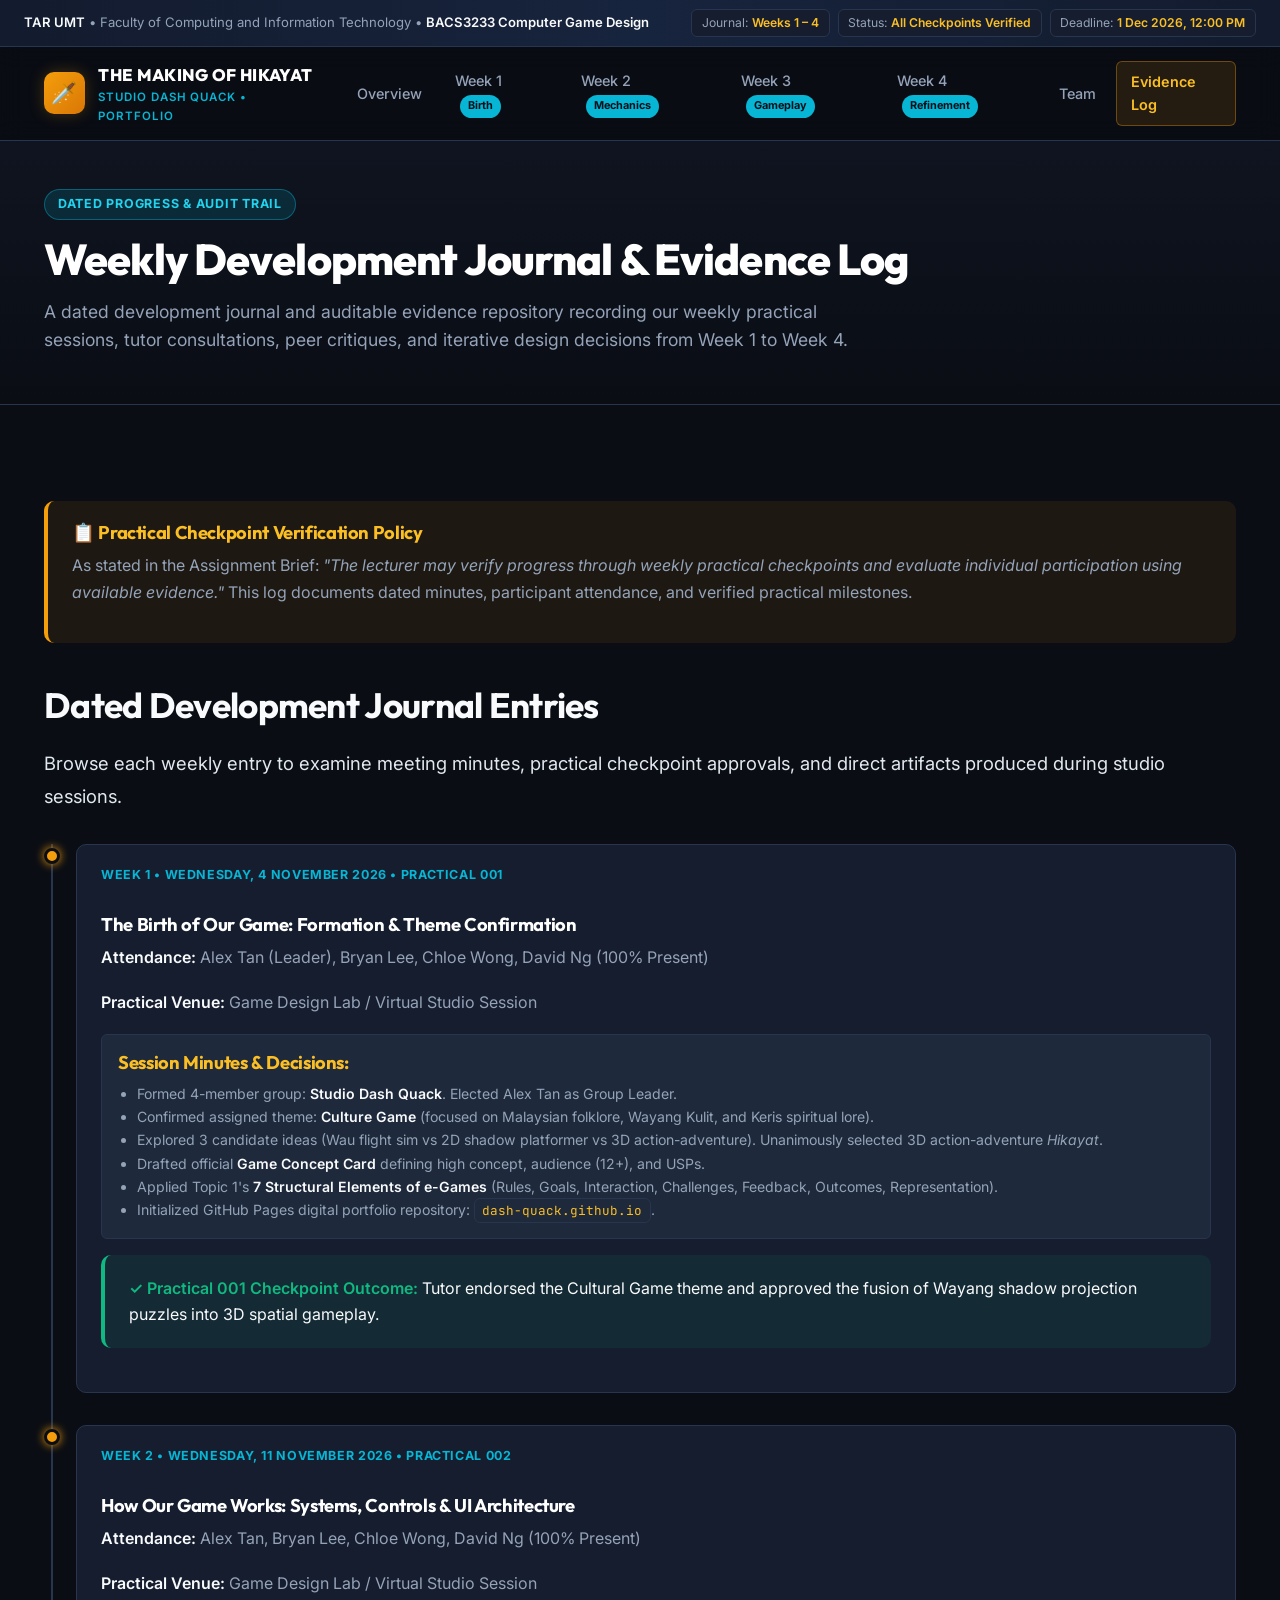
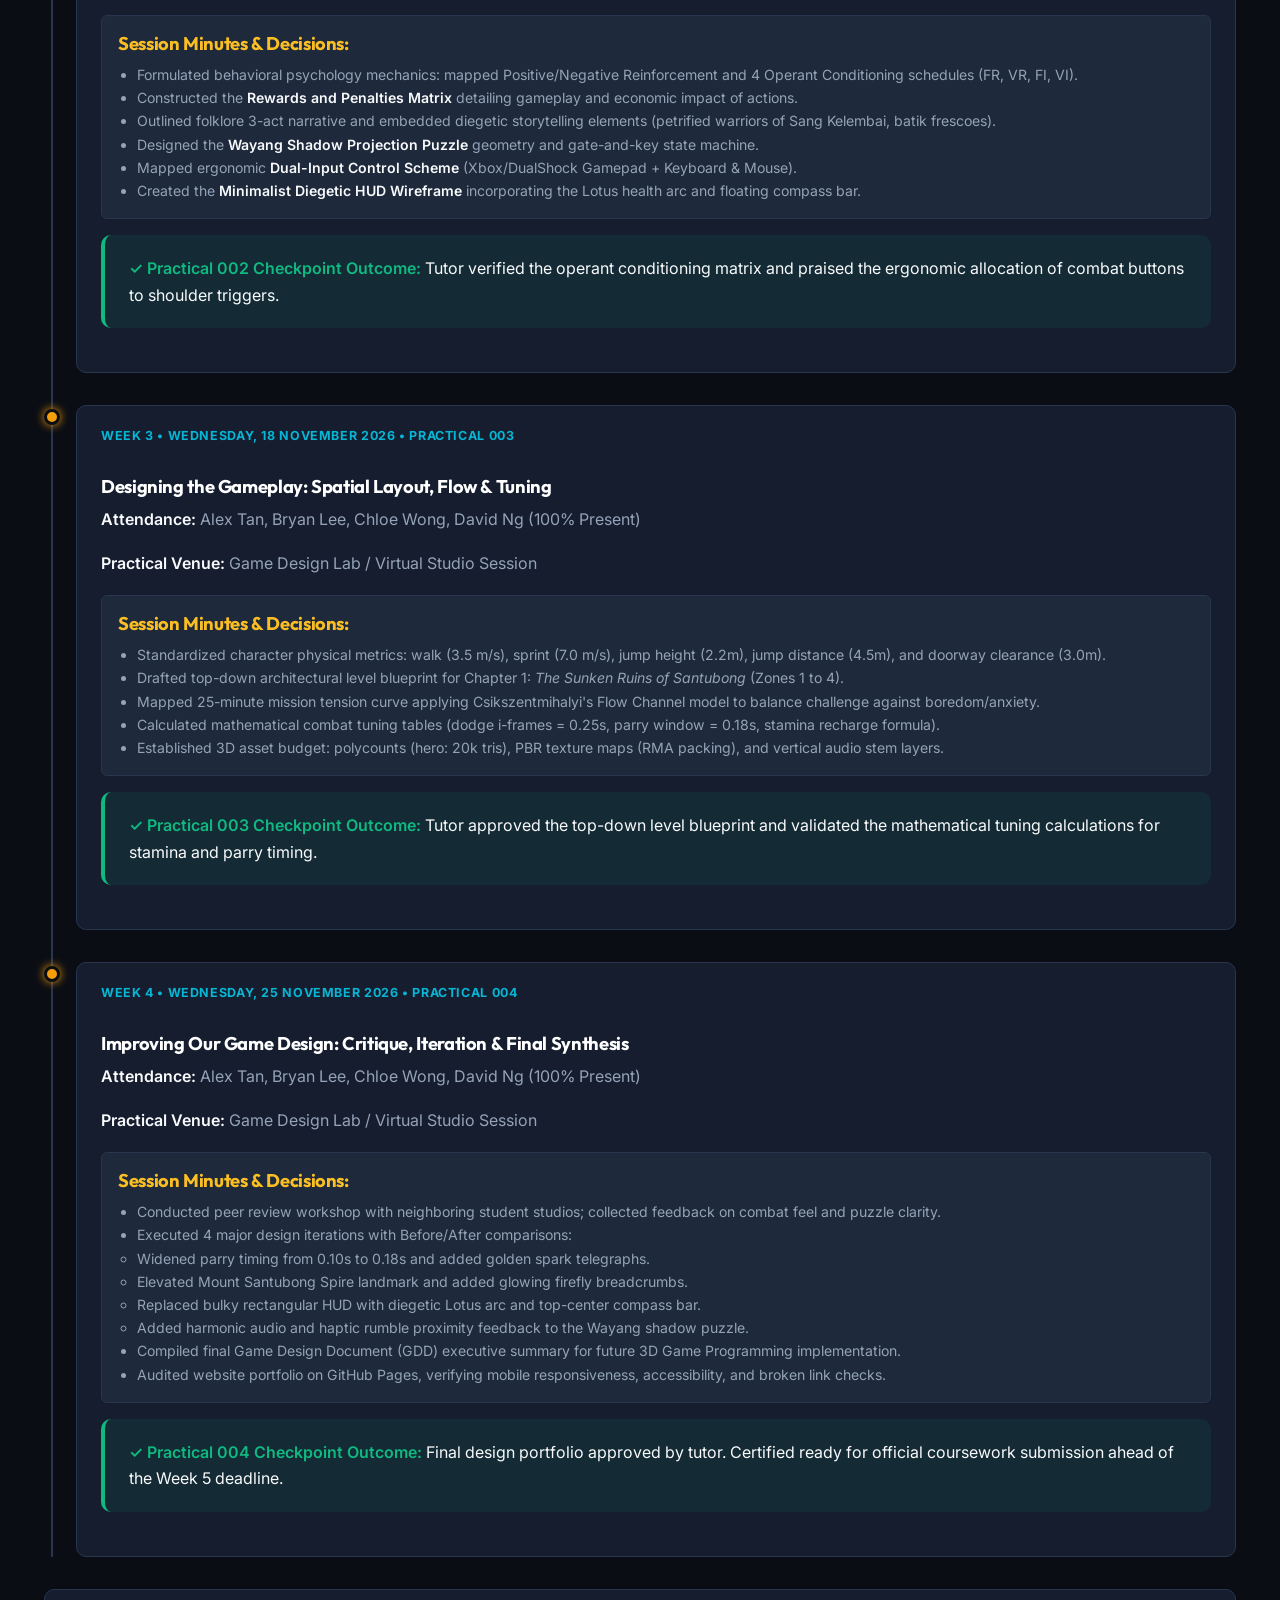
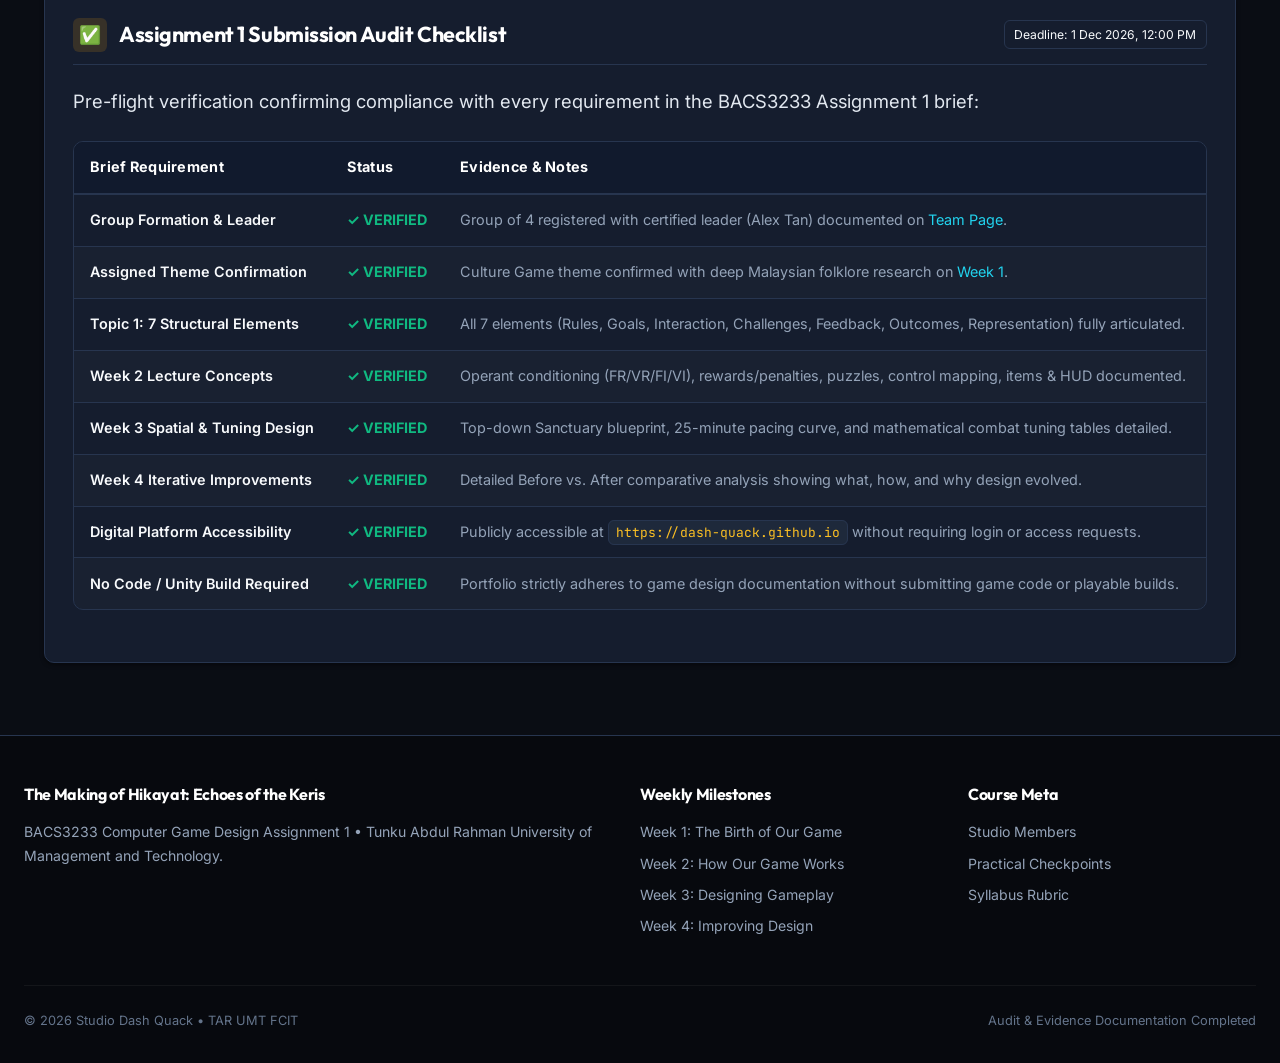
==== evidence.html @ 0a53872a "Create complete BACS3233 Game Design digital portfolio website for GitHub Pages" ====
<!DOCTYPE html>
<html lang="en">
<head>
  <meta charset="UTF-8">
  <meta name="viewport" content="width=device-width, initial-scale=1.0">
  <title>Weekly Development Journal &amp; Evidence Log | Studio Dash Quack</title>
  <meta name="description" content="Dated weekly development journal, practical checkpoint evidence, meeting minutes, and milestone records for BACS3233 Computer Game Design Assignment 1.">
  <link rel="preconnect" href="https://fonts.googleapis.com">
  <link rel="preconnect" href="https://fonts.gstatic.com" crossorigin>
  <link href="https://fonts.googleapis.com/css2?family=Inter:wght@400;500;600;700&family=Outfit:wght@500;600;700;800;900&family=JetBrains+Mono:wght@500&display=swap" rel="stylesheet">
  <link rel="stylesheet" href="css/style.css">
</head>
<body>

  <!-- Academic Rubric Banner -->
  <aside class="academic-banner" aria-label="Course Academic Information">
    <div class="academic-banner-inner">
      <div>
        <strong>TAR UMT</strong> • Faculty of Computing and Information Technology • <strong>BACS3233 Computer Game Design</strong>
      </div>
      <div class="academic-pills">
        <span class="academic-pill">Journal: <strong>Weeks 1 – 4</strong></span>
        <span class="academic-pill">Status: <strong>All Checkpoints Verified</strong></span>
        <span class="academic-pill">Deadline: <strong>1 Dec 2026, 12:00 PM</strong></span>
      </div>
    </div>
  </aside>

  <!-- Sticky Main Navigation -->
  <header class="navbar">
    <div class="nav-container">
      <a href="index.html" class="brand-link">
        <div class="brand-logo-icon">🗡️</div>
        <div class="brand-text">
          <span class="brand-title">THE MAKING OF HIKAYAT</span>
          <span class="brand-subtitle">Studio Dash Quack • Portfolio</span>
        </div>
      </a>

      <button class="nav-toggle" aria-label="Toggle navigation menu" aria-expanded="false">&#9776;</button>

      <nav>
        <ul class="nav-menu">
          <li class="nav-item"><a href="index.html" class="nav-link">Overview</a></li>
          <li class="nav-item"><a href="week1.html" class="nav-link">Week 1 <span class="nav-badge-pill">Birth</span></a></li>
          <li class="nav-item"><a href="week2.html" class="nav-link">Week 2 <span class="nav-badge-pill">Mechanics</span></a></li>
          <li class="nav-item"><a href="week3.html" class="nav-link">Week 3 <span class="nav-badge-pill">Gameplay</span></a></li>
          <li class="nav-item"><a href="week4.html" class="nav-link">Week 4 <span class="nav-badge-pill">Refinement</span></a></li>
          <li class="nav-item"><a href="team.html" class="nav-link">Team</a></li>
          <li class="nav-item"><a href="evidence.html" class="nav-link active">Evidence Log</a></li>
        </ul>
      </nav>
    </div>
  </header>

  <main class="main-content">
    <!-- Page Header -->
    <section class="page-header">
      <div class="page-header-inner">
        <span class="page-week-indicator">Dated Progress &amp; Audit Trail</span>
        <h1 class="page-title">Weekly Development Journal &amp; Evidence Log</h1>
        <p class="page-description">
          A dated development journal and auditable evidence repository recording our weekly practical sessions, tutor consultations, peer critiques, and iterative design decisions from Week 1 to Week 4.
        </p>
      </div>
    </section>

    <div class="container">

      <!-- Informational Callout -->
      <div class="callout callout-gold">
        <h4>📋 Practical Checkpoint Verification Policy</h4>
        <p>
          As stated in the Assignment Brief: <em>"The lecturer may verify progress through weekly practical checkpoints and evaluate individual participation using available evidence."</em> This log documents dated minutes, participant attendance, and verified practical milestones.
        </p>
      </div>

      <!-- Timeline Journal -->
      <h2>Dated Development Journal Entries</h2>
      <p class="lead">
        Browse each weekly entry to examine meeting minutes, practical checkpoint approvals, and direct artifacts produced during studio sessions.
      </p>

      <div class="timeline">

        <!-- Entry 1: Week 1 -->
        <div class="timeline-item">
          <div class="timeline-marker"></div>
          <div class="timeline-content">
            <div class="timeline-date">Week 1 • Wednesday, 4 November 2026 • Practical 001</div>
            <h3 class="timeline-title">The Birth of Our Game: Formation &amp; Theme Confirmation</h3>
            
            <p><strong>Attendance:</strong> Alex Tan (Leader), Bryan Lee, Chloe Wong, David Ng (100% Present)</p>
            <p><strong>Practical Venue:</strong> Game Design Lab / Virtual Studio Session</p>

            <div style="background: var(--bg-subtle); padding: 1rem; border-radius: var(--radius-sm); margin: 1rem 0; border: 1px solid var(--border-color);">
              <h4 style="color: var(--accent-gold-light); margin-top: 0;">Session Minutes &amp; Decisions:</h4>
              <ul style="font-size: 0.88rem; padding-left: 1.2rem; color: var(--text-secondary);">
                <li>Formed 4-member group: <strong>Studio Dash Quack</strong>. Elected Alex Tan as Group Leader.</li>
                <li>Confirmed assigned theme: <strong>Culture Game</strong> (focused on Malaysian folklore, Wayang Kulit, and Keris spiritual lore).</li>
                <li>Explored 3 candidate ideas (Wau flight sim vs 2D shadow platformer vs 3D action-adventure). Unanimously selected 3D action-adventure <em>Hikayat</em>.</li>
                <li>Drafted official <strong>Game Concept Card</strong> defining high concept, audience (12+), and USPs.</li>
                <li>Applied Topic 1's <strong>7 Structural Elements of e-Games</strong> (Rules, Goals, Interaction, Challenges, Feedback, Outcomes, Representation).</li>
                <li>Initialized GitHub Pages digital portfolio repository: <code>dash-quack.github.io</code>.</li>
              </ul>
            </div>

            <div class="callout callout-success" style="margin-top: 0.75rem;">
              <strong style="color: var(--accent-emerald);">✓ Practical 001 Checkpoint Outcome:</strong>
              Tutor endorsed the Cultural Game theme and approved the fusion of Wayang shadow projection puzzles into 3D spatial gameplay.
            </div>
          </div>
        </div>

        <!-- Entry 2: Week 2 -->
        <div class="timeline-item">
          <div class="timeline-marker"></div>
          <div class="timeline-content">
            <div class="timeline-date">Week 2 • Wednesday, 11 November 2026 • Practical 002</div>
            <h3 class="timeline-title">How Our Game Works: Systems, Controls &amp; UI Architecture</h3>
            
            <p><strong>Attendance:</strong> Alex Tan, Bryan Lee, Chloe Wong, David Ng (100% Present)</p>
            <p><strong>Practical Venue:</strong> Game Design Lab / Virtual Studio Session</p>

            <div style="background: var(--bg-subtle); padding: 1rem; border-radius: var(--radius-sm); margin: 1rem 0; border: 1px solid var(--border-color);">
              <h4 style="color: var(--accent-gold-light); margin-top: 0;">Session Minutes &amp; Decisions:</h4>
              <ul style="font-size: 0.88rem; padding-left: 1.2rem; color: var(--text-secondary);">
                <li>Formulated behavioral psychology mechanics: mapped Positive/Negative Reinforcement and 4 Operant Conditioning schedules (FR, VR, FI, VI).</li>
                <li>Constructed the <strong>Rewards and Penalties Matrix</strong> detailing gameplay and economic impact of actions.</li>
                <li>Outlined folklore 3-act narrative and embedded diegetic storytelling elements (petrified warriors of Sang Kelembai, batik frescoes).</li>
                <li>Designed the <strong>Wayang Shadow Projection Puzzle</strong> geometry and gate-and-key state machine.</li>
                <li>Mapped ergonomic <strong>Dual-Input Control Scheme</strong> (Xbox/DualShock Gamepad + Keyboard &amp; Mouse).</li>
                <li>Created the <strong>Minimalist Diegetic HUD Wireframe</strong> incorporating the Lotus health arc and floating compass bar.</li>
              </ul>
            </div>

            <div class="callout callout-success" style="margin-top: 0.75rem;">
              <strong style="color: var(--accent-emerald);">✓ Practical 002 Checkpoint Outcome:</strong>
              Tutor verified the operant conditioning matrix and praised the ergonomic allocation of combat buttons to shoulder triggers.
            </div>
          </div>
        </div>

        <!-- Entry 3: Week 3 -->
        <div class="timeline-item">
          <div class="timeline-marker"></div>
          <div class="timeline-content">
            <div class="timeline-date">Week 3 • Wednesday, 18 November 2026 • Practical 003</div>
            <h3 class="timeline-title">Designing the Gameplay: Spatial Layout, Flow &amp; Tuning</h3>
            
            <p><strong>Attendance:</strong> Alex Tan, Bryan Lee, Chloe Wong, David Ng (100% Present)</p>
            <p><strong>Practical Venue:</strong> Game Design Lab / Virtual Studio Session</p>

            <div style="background: var(--bg-subtle); padding: 1rem; border-radius: var(--radius-sm); margin: 1rem 0; border: 1px solid var(--border-color);">
              <h4 style="color: var(--accent-gold-light); margin-top: 0;">Session Minutes &amp; Decisions:</h4>
              <ul style="font-size: 0.88rem; padding-left: 1.2rem; color: var(--text-secondary);">
                <li>Standardized character physical metrics: walk (3.5 m/s), sprint (7.0 m/s), jump height (2.2m), jump distance (4.5m), and doorway clearance (3.0m).</li>
                <li>Drafted top-down architectural level blueprint for Chapter 1: <em>The Sunken Ruins of Santubong</em> (Zones 1 to 4).</li>
                <li>Mapped 25-minute mission tension curve applying Csikszentmihalyi's Flow Channel model to balance challenge against boredom/anxiety.</li>
                <li>Calculated mathematical combat tuning tables (dodge i-frames = 0.25s, parry window = 0.18s, stamina recharge formula).</li>
                <li>Established 3D asset budget: polycounts (hero: 20k tris), PBR texture maps (RMA packing), and vertical audio stem layers.</li>
              </ul>
            </div>

            <div class="callout callout-success" style="margin-top: 0.75rem;">
              <strong style="color: var(--accent-emerald);">✓ Practical 003 Checkpoint Outcome:</strong>
              Tutor approved the top-down level blueprint and validated the mathematical tuning calculations for stamina and parry timing.
            </div>
          </div>
        </div>

        <!-- Entry 4: Week 4 -->
        <div class="timeline-item">
          <div class="timeline-marker"></div>
          <div class="timeline-content">
            <div class="timeline-date">Week 4 • Wednesday, 25 November 2026 • Practical 004</div>
            <h3 class="timeline-title">Improving Our Game Design: Critique, Iteration &amp; Final Synthesis</h3>
            
            <p><strong>Attendance:</strong> Alex Tan, Bryan Lee, Chloe Wong, David Ng (100% Present)</p>
            <p><strong>Practical Venue:</strong> Game Design Lab / Virtual Studio Session</p>

            <div style="background: var(--bg-subtle); padding: 1rem; border-radius: var(--radius-sm); margin: 1rem 0; border: 1px solid var(--border-color);">
              <h4 style="color: var(--accent-gold-light); margin-top: 0;">Session Minutes &amp; Decisions:</h4>
              <ul style="font-size: 0.88rem; padding-left: 1.2rem; color: var(--text-secondary);">
                <li>Conducted peer review workshop with neighboring student studios; collected feedback on combat feel and puzzle clarity.</li>
                <li>Executed 4 major design iterations with Before/After comparisons:
                  <ul>
                    <li>Widened parry timing from 0.10s to 0.18s and added golden spark telegraphs.</li>
                    <li>Elevated Mount Santubong Spire landmark and added glowing firefly breadcrumbs.</li>
                    <li>Replaced bulky rectangular HUD with diegetic Lotus arc and top-center compass bar.</li>
                    <li>Added harmonic audio and haptic rumble proximity feedback to the Wayang shadow puzzle.</li>
                  </ul>
                </li>
                <li>Compiled final Game Design Document (GDD) executive summary for future 3D Game Programming implementation.</li>
                <li>Audited website portfolio on GitHub Pages, verifying mobile responsiveness, accessibility, and broken link checks.</li>
              </ul>
            </div>

            <div class="callout callout-success" style="margin-top: 0.75rem;">
              <strong style="color: var(--accent-emerald);">✓ Practical 004 Checkpoint Outcome:</strong>
              Final design portfolio approved by tutor. Certified ready for official coursework submission ahead of the Week 5 deadline.
            </div>
          </div>
        </div>

      </div>

      <!-- Submission Readiness Audit Checklist -->
      <section class="card" id="submission-checklist" style="margin-top: 2rem;">
        <div class="card-header">
          <div class="card-title-group">
            <div class="card-icon">✅</div>
            <h2 class="card-title">Assignment 1 Submission Audit Checklist</h2>
          </div>
          <span class="academic-pill">Deadline: 1 Dec 2026, 12:00 PM</span>
        </div>

        <p class="lead">
          Pre-flight verification confirming compliance with every requirement in the BACS3233 Assignment 1 brief:
        </p>

        <div class="table-responsive">
          <table>
            <thead>
              <tr>
                <th>Brief Requirement</th>
                <th>Status</th>
                <th>Evidence &amp; Notes</th>
              </tr>
            </thead>
            <tbody>
              <tr>
                <td><strong>Group Formation &amp; Leader</strong></td>
                <td><span style="color: var(--accent-emerald); font-weight: bold;">✓ VERIFIED</span></td>
                <td>Group of 4 registered with certified leader (Alex Tan) documented on <a href="team.html">Team Page</a>.</td>
              </tr>
              <tr>
                <td><strong>Assigned Theme Confirmation</strong></td>
                <td><span style="color: var(--accent-emerald); font-weight: bold;">✓ VERIFIED</span></td>
                <td>Culture Game theme confirmed with deep Malaysian folklore research on <a href="week1.html">Week 1</a>.</td>
              </tr>
              <tr>
                <td><strong>Topic 1: 7 Structural Elements</strong></td>
                <td><span style="color: var(--accent-emerald); font-weight: bold;">✓ VERIFIED</span></td>
                <td>All 7 elements (Rules, Goals, Interaction, Challenges, Feedback, Outcomes, Representation) fully articulated.</td>
              </tr>
              <tr>
                <td><strong>Week 2 Lecture Concepts</strong></td>
                <td><span style="color: var(--accent-emerald); font-weight: bold;">✓ VERIFIED</span></td>
                <td>Operant conditioning (FR/VR/FI/VI), rewards/penalties, puzzles, control mapping, items &amp; HUD documented.</td>
              </tr>
              <tr>
                <td><strong>Week 3 Spatial &amp; Tuning Design</strong></td>
                <td><span style="color: var(--accent-emerald); font-weight: bold;">✓ VERIFIED</span></td>
                <td>Top-down Sanctuary blueprint, 25-minute pacing curve, and mathematical combat tuning tables detailed.</td>
              </tr>
              <tr>
                <td><strong>Week 4 Iterative Improvements</strong></td>
                <td><span style="color: var(--accent-emerald); font-weight: bold;">✓ VERIFIED</span></td>
                <td>Detailed Before vs. After comparative analysis showing what, how, and why design evolved.</td>
              </tr>
              <tr>
                <td><strong>Digital Platform Accessibility</strong></td>
                <td><span style="color: var(--accent-emerald); font-weight: bold;">✓ VERIFIED</span></td>
                <td>Publicly accessible at <code>https://dash-quack.github.io</code> without requiring login or access requests.</td>
              </tr>
              <tr>
                <td><strong>No Code / Unity Build Required</strong></td>
                <td><span style="color: var(--accent-emerald); font-weight: bold;">✓ VERIFIED</span></td>
                <td>Portfolio strictly adheres to game design documentation without submitting game code or playable builds.</td>
              </tr>
            </tbody>
          </table>
        </div>
      </section>

    </div>
  </main>

  <!-- Global Footer -->
  <footer class="footer">
    <div class="footer-inner">
      <div class="footer-col">
        <h4>The Making of Hikayat: Echoes of the Keris</h4>
        <p>BACS3233 Computer Game Design Assignment 1 • Tunku Abdul Rahman University of Management and Technology.</p>
      </div>
      <div class="footer-col">
        <h4>Weekly Milestones</h4>
        <ul>
          <li><a href="week1.html">Week 1: The Birth of Our Game</a></li>
          <li><a href="week2.html">Week 2: How Our Game Works</a></li>
          <li><a href="week3.html">Week 3: Designing Gameplay</a></li>
          <li><a href="week4.html">Week 4: Improving Design</a></li>
        </ul>
      </div>
      <div class="footer-col">
        <h4>Course Meta</h4>
        <ul>
          <li><a href="team.html">Studio Members</a></li>
          <li><a href="evidence.html">Practical Checkpoints</a></li>
          <li><a href="README.md">Syllabus Rubric</a></li>
        </ul>
      </div>
    </div>
    <div class="footer-bottom">
      <div>© 2026 Studio Dash Quack • TAR UMT FCIT</div>
      <div>Audit &amp; Evidence Documentation Completed</div>
    </div>
  </footer>

  <script src="js/main.js"></script>
</body>
</html>
---- css/style.css ----
/* ==========================================================================
   BACS3233 Computer Game Design - Digital Portfolio Stylesheet
   Theme: The Making of Hikayat: Echoes of the Keris (Cultural 3D Game)
   Studio: Dash Quack Games | TAR UMT FCIT
   ========================================================================== */

:root {
  --bg-primary: #0a0d14;
  --bg-secondary: #101623;
  --bg-card: #151d2e;
  --bg-card-hover: #1c273e;
  --bg-subtle: #1e293b;
  --border-color: #27354f;
  --border-focus: #f59e0b;

  --accent-gold: #f59e0b;
  --accent-gold-light: #fbbf24;
  --accent-gold-glow: rgba(245, 158, 11, 0.25);

  --accent-teal: #06b6d4;
  --accent-teal-light: #22d3ee;
  --accent-teal-glow: rgba(6, 182, 212, 0.2);

  --accent-emerald: #10b981;
  --accent-rose: #f43f5e;
  --accent-purple: #a855f7;

  --text-primary: #f8fafc;
  --text-secondary: #94a3b8;
  --text-muted: #64748b;
  --text-gold: #fcd34d;

  --font-heading: 'Outfit', -apple-system, BlinkMacSystemFont, 'Segoe UI', Roboto, sans-serif;
  --font-body: 'Inter', -apple-system, BlinkMacSystemFont, 'Segoe UI', Roboto, sans-serif;
  --font-mono: 'JetBrains Mono', 'Fira Code', Consolas, monospace;

  --shadow-sm: 0 2px 4px rgba(0, 0, 0, 0.4);
  --shadow-md: 0 4px 12px rgba(0, 0, 0, 0.5);
  --shadow-lg: 0 10px 30px rgba(0, 0, 0, 0.7);
  --shadow-glow: 0 0 25px var(--accent-gold-glow);

  --radius-sm: 6px;
  --radius-md: 10px;
  --radius-lg: 16px;
  --radius-full: 9999px;

  --transition-fast: 0.2s ease;
  --transition-normal: 0.3s ease;
  --max-width: 1240px;
}

/* Reset & Base Setup */
*, *::before, *::after {
  box-sizing: border-box;
  margin: 0;
  padding: 0;
}

html {
  scroll-behavior: smooth;
  font-size: 16px;
  background-color: var(--bg-primary);
  color: var(--text-primary);
}

body {
  font-family: var(--font-body);
  line-height: 1.65;
  background-color: var(--bg-primary);
  color: var(--text-primary);
  overflow-x: hidden;
  min-height: 100vh;
  display: flex;
  flex-direction: column;
}

a {
  color: var(--accent-teal-light);
  text-decoration: none;
  transition: color var(--transition-fast);
}

a:hover {
  color: var(--accent-gold-light);
}

img, svg {
  max-width: 100%;
  height: auto;
  display: block;
}

/* Typography */
h1, h2, h3, h4, h5, h6 {
  font-family: var(--font-heading);
  color: var(--text-primary);
  font-weight: 700;
  line-height: 1.25;
  letter-spacing: -0.02em;
}

h1 { font-size: clamp(2rem, 4vw, 3rem); margin-bottom: 1rem; }
h2 { font-size: clamp(1.5rem, 2.8vw, 2.2rem); margin-top: 2.5rem; margin-bottom: 1.25rem; }
h3 { font-size: clamp(1.2rem, 2vw, 1.5rem); margin-top: 1.75rem; margin-bottom: 0.75rem; color: var(--accent-gold-light); }
h4 { font-size: 1.15rem; margin-top: 1.25rem; margin-bottom: 0.5rem; }

p {
  margin-bottom: 1.15rem;
  color: var(--text-secondary);
}

p.lead {
  font-size: 1.15rem;
  line-height: 1.75;
  color: #e2e8f0;
}

strong {
  color: var(--text-primary);
  font-weight: 600;
}

code {
  font-family: var(--font-mono);
  background-color: var(--bg-subtle);
  color: var(--accent-gold-light);
  padding: 0.2rem 0.45rem;
  border-radius: var(--radius-sm);
  font-size: 0.9em;
  border: 1px solid var(--border-color);
}

/* Top Navigation Bar */
.navbar {
  position: sticky;
  top: 0;
  z-index: 1000;
  background: rgba(10, 13, 20, 0.92);
  backdrop-filter: blur(12px);
  -webkit-backdrop-filter: blur(12px);
  border-bottom: 1px solid var(--border-color);
  transition: all var(--transition-fast);
}

.nav-container {
  max-width: var(--max-width);
  margin: 0 auto;
  padding: 0.85rem 1.5rem;
  display: flex;
  align-items: center;
  justify-content: space-between;
  gap: 1.5rem;
}

.brand-link {
  display: flex;
  align-items: center;
  gap: 0.85rem;
  text-decoration: none;
}

.brand-logo-icon {
  width: 42px;
  height: 42px;
  background: linear-gradient(135deg, var(--accent-gold), #d97706);
  border-radius: 10px;
  display: flex;
  align-items: center;
  justify-content: center;
  color: #0b0f19;
  font-weight: 800;
  font-size: 1.3rem;
  box-shadow: 0 0 15px var(--accent-gold-glow);
}

.brand-text {
  display: flex;
  flex-direction: column;
}

.brand-title {
  font-family: var(--font-heading);
  font-size: 1.05rem;
  font-weight: 800;
  color: #ffffff;
  letter-spacing: 0.02em;
}

.brand-subtitle {
  font-size: 0.72rem;
  color: var(--accent-teal);
  text-transform: uppercase;
  letter-spacing: 0.08em;
  font-weight: 600;
}

.nav-menu {
  display: flex;
  align-items: center;
  list-style: none;
  gap: 0.4rem;
}

.nav-item {
  position: relative;
}

.nav-link {
  display: block;
  padding: 0.5rem 0.85rem;
  font-size: 0.9rem;
  font-weight: 500;
  color: var(--text-secondary);
  border-radius: var(--radius-sm);
  transition: all var(--transition-fast);
}

.nav-link:hover {
  color: #ffffff;
  background: var(--bg-card);
}

.nav-link.active {
  color: var(--accent-gold-light);
  background: rgba(245, 158, 11, 0.12);
  border: 1px solid rgba(245, 158, 11, 0.35);
  font-weight: 600;
}

.nav-badge-pill {
  display: inline-block;
  font-size: 0.68rem;
  padding: 0.15rem 0.5rem;
  border-radius: var(--radius-full);
  background: var(--accent-teal);
  color: #0b0f19;
  font-weight: 700;
  margin-left: 0.3rem;
  vertical-align: middle;
}

.nav-toggle {
  display: none;
  background: none;
  border: 1px solid var(--border-color);
  color: var(--text-primary);
  padding: 0.4rem 0.7rem;
  border-radius: var(--radius-sm);
  font-size: 1.2rem;
  cursor: pointer;
}

/* Top Meta Banner for Academic Rubric */
.academic-banner {
  background: linear-gradient(90deg, #131b2e 0%, #17243d 50%, #131b2e 100%);
  border-bottom: 1px solid var(--border-color);
  padding: 0.55rem 1.5rem;
  font-size: 0.82rem;
  color: var(--text-secondary);
}

.academic-banner-inner {
  max-width: var(--max-width);
  margin: 0 auto;
  display: flex;
  flex-wrap: wrap;
  align-items: center;
  justify-content: space-between;
  gap: 0.75rem;
}

.academic-pills {
  display: flex;
  flex-wrap: wrap;
  gap: 0.5rem;
}

.academic-pill {
  background: var(--bg-card);
  border: 1px solid var(--border-color);
  padding: 0.2rem 0.6rem;
  border-radius: var(--radius-sm);
  font-size: 0.76rem;
}

.academic-pill strong {
  color: var(--accent-gold-light);
}

/* Layout Containers */
.container {
  width: 100%;
  max-width: var(--max-width);
  margin: 0 auto;
  padding: 2.5rem 1.5rem;
}

.main-content {
  flex: 1 0 auto;
}

/* Hero Section */
.hero {
  position: relative;
  padding: 3.5rem 1.5rem 4rem;
  background: radial-gradient(circle at 50% 15%, rgba(245, 158, 11, 0.12) 0%, rgba(10, 13, 20, 0.95) 70%), var(--bg-primary);
  border-bottom: 1px solid var(--border-color);
  overflow: hidden;
}

.hero::before {
  content: '';
  position: absolute;
  top: 0;
  left: 0;
  right: 0;
  bottom: 0;
  background-image: radial-gradient(rgba(245, 158, 11, 0.08) 1px, transparent 1px);
  background-size: 32px 32px;
  pointer-events: none;
}

.hero-content {
  position: relative;
  max-width: 900px;
  margin: 0 auto;
  text-align: center;
}

.hero-tag {
  display: inline-flex;
  align-items: center;
  gap: 0.5rem;
  padding: 0.35rem 1rem;
  border-radius: var(--radius-full);
  background: rgba(245, 158, 11, 0.14);
  border: 1px solid rgba(245, 158, 11, 0.4);
  color: var(--accent-gold-light);
  font-size: 0.82rem;
  font-weight: 600;
  margin-bottom: 1.25rem;
  letter-spacing: 0.04em;
  text-transform: uppercase;
}

.hero-title {
  font-size: clamp(2.2rem, 5vw, 3.4rem);
  font-weight: 900;
  line-height: 1.15;
  background: linear-gradient(135deg, #ffffff 30%, #e2e8f0 70%, var(--accent-gold-light) 100%);
  -webkit-background-clip: text;
  -webkit-text-fill-color: transparent;
  margin-bottom: 1rem;
}

.hero-subtitle {
  font-size: clamp(1.05rem, 2vw, 1.25rem);
  color: #94a3b8;
  max-width: 760px;
  margin: 0 auto 1.8rem;
  line-height: 1.6;
}

.hero-actions {
  display: flex;
  flex-wrap: wrap;
  gap: 0.85rem;
  justify-content: center;
  margin-top: 1.5rem;
}

/* Buttons */
.btn {
  display: inline-flex;
  align-items: center;
  justify-content: center;
  gap: 0.5rem;
  padding: 0.75rem 1.4rem;
  font-size: 0.95rem;
  font-weight: 600;
  border-radius: var(--radius-md);
  cursor: pointer;
  transition: all var(--transition-fast);
  border: 1px solid transparent;
  text-decoration: none;
}

.btn-primary {
  background: linear-gradient(135deg, var(--accent-gold), #d97706);
  color: #0b0f19;
  box-shadow: 0 4px 14px var(--accent-gold-glow);
}

.btn-primary:hover {
  background: linear-gradient(135deg, var(--accent-gold-light), var(--accent-gold));
  color: #000000;
  box-shadow: 0 6px 20px rgba(245, 158, 11, 0.4);
  transform: translateY(-2px);
}

.btn-secondary {
  background: var(--bg-card);
  color: var(--text-primary);
  border-color: var(--border-color);
}

.btn-secondary:hover {
  background: var(--bg-card-hover);
  border-color: var(--accent-teal);
  color: #ffffff;
  transform: translateY(-2px);
}

.btn-sm {
  padding: 0.45rem 0.85rem;
  font-size: 0.82rem;
  border-radius: var(--radius-sm);
}

/* Page Header for Weekly Pages */
.page-header {
  padding: 3rem 0 2rem;
  border-bottom: 1px solid var(--border-color);
  background: linear-gradient(180deg, rgba(16, 22, 35, 0.8) 0%, rgba(10, 13, 20, 0.95) 100%);
  margin-bottom: 2rem;
}

.page-header-inner {
  max-width: var(--max-width);
  margin: 0 auto;
  padding: 0 1.5rem;
}

.page-week-indicator {
  display: inline-block;
  padding: 0.25rem 0.8rem;
  border-radius: var(--radius-full);
  background: rgba(6, 182, 212, 0.15);
  border: 1px solid rgba(6, 182, 212, 0.4);
  color: var(--accent-teal-light);
  font-size: 0.78rem;
  font-weight: 700;
  text-transform: uppercase;
  letter-spacing: 0.06em;
  margin-bottom: 0.75rem;
}

.page-title {
  font-size: clamp(2rem, 3.5vw, 2.7rem);
  font-weight: 800;
  margin-bottom: 0.75rem;
  color: #ffffff;
}

.page-description {
  font-size: 1.1rem;
  color: var(--text-secondary);
  max-width: 840px;
  line-height: 1.6;
}

/* Weekly Roadmap / Progress Track */
.weekly-progress-bar {
  display: grid;
  grid-template-columns: repeat(4, 1fr);
  gap: 1rem;
  margin: 2.5rem 0 3rem;
}

.week-card-nav {
  background: var(--bg-card);
  border: 1px solid var(--border-color);
  border-radius: var(--radius-md);
  padding: 1.25rem;
  transition: all var(--transition-fast);
  display: flex;
  flex-direction: column;
  position: relative;
  overflow: hidden;
}

.week-card-nav:hover {
  transform: translateY(-4px);
  border-color: var(--accent-gold);
  background: var(--bg-card-hover);
  box-shadow: var(--shadow-md);
}

.week-card-nav.active {
  border-color: var(--accent-gold);
  background: linear-gradient(145deg, rgba(245, 158, 11, 0.1), var(--bg-card));
}

.week-badge {
  font-size: 0.75rem;
  font-weight: 700;
  color: var(--accent-gold-light);
  text-transform: uppercase;
  letter-spacing: 0.05em;
  margin-bottom: 0.4rem;
}

.week-card-title {
  font-size: 1.05rem;
  font-weight: 700;
  color: #ffffff;
  margin-bottom: 0.35rem;
}

.week-card-desc {
  font-size: 0.82rem;
  color: var(--text-muted);
  line-height: 1.4;
}

.week-status {
  margin-top: auto;
  padding-top: 0.75rem;
  display: flex;
  align-items: center;
  gap: 0.4rem;
  font-size: 0.75rem;
  font-weight: 600;
  color: var(--accent-emerald);
}

/* Content Cards & Sections */
.card {
  background: var(--bg-card);
  border: 1px solid var(--border-color);
  border-radius: var(--radius-md);
  padding: 1.75rem;
  margin-bottom: 2rem;
  box-shadow: var(--shadow-sm);
  transition: border-color var(--transition-fast);
}

.card:hover {
  border-color: rgba(245, 158, 11, 0.35);
}

.card-header {
  display: flex;
  align-items: center;
  justify-content: space-between;
  margin-bottom: 1.25rem;
  padding-bottom: 0.75rem;
  border-bottom: 1px solid var(--border-color);
}

.card-title-group {
  display: flex;
  align-items: center;
  gap: 0.75rem;
}

.card-title {
  font-size: 1.35rem;
  margin: 0;
  color: #ffffff;
}

.card-icon {
  width: 34px;
  height: 34px;
  background: rgba(245, 158, 11, 0.15);
  color: var(--accent-gold-light);
  border-radius: var(--radius-sm);
  display: flex;
  align-items: center;
  justify-content: center;
  font-size: 1.1rem;
}

/* Callout Boxes (Lecturer Alert / Practical Info) */
.callout {
  padding: 1.25rem 1.5rem;
  border-radius: var(--radius-md);
  margin: 1.5rem 0;
  border-left: 4px solid;
  background: var(--bg-subtle);
}

.callout-info {
  border-left-color: var(--accent-teal);
  background: rgba(6, 182, 212, 0.08);
}

.callout-info h4 {
  color: var(--accent-teal-light);
  margin-top: 0;
}

.callout-gold {
  border-left-color: var(--accent-gold);
  background: rgba(245, 158, 11, 0.08);
}

.callout-gold h4 {
  color: var(--accent-gold-light);
  margin-top: 0;
}

.callout-success {
  border-left-color: var(--accent-emerald);
  background: rgba(16, 185, 129, 0.08);
}

.callout-success h4 {
  color: var(--accent-emerald);
  margin-top: 0;
}

/* Responsive Tables */
.table-responsive {
  width: 100%;
  overflow-x: auto;
  margin: 1.5rem 0;
  border-radius: var(--radius-md);
  border: 1px solid var(--border-color);
  background: var(--bg-card);
}

table {
  width: 100%;
  border-collapse: collapse;
  text-align: left;
  font-size: 0.9rem;
}

th {
  background: #111a2d;
  color: #ffffff;
  padding: 0.85rem 1rem;
  font-weight: 700;
  border-bottom: 2px solid var(--border-color);
  letter-spacing: 0.02em;
}

td {
  padding: 0.85rem 1rem;
  border-bottom: 1px solid var(--border-color);
  color: var(--text-secondary);
  vertical-align: top;
}

tr:last-child td {
  border-bottom: none;
}

tr:nth-child(even) td {
  background: rgba(255, 255, 255, 0.015);
}

tr:hover td {
  background: rgba(245, 158, 11, 0.04);
}

/* Grid Layouts */
.grid-2 {
  display: grid;
  grid-template-columns: repeat(2, 1fr);
  gap: 1.5rem;
}

.grid-3 {
  display: grid;
  grid-template-columns: repeat(3, 1fr);
  gap: 1.5rem;
}

.grid-4 {
  display: grid;
  grid-template-columns: repeat(4, 1fr);
  gap: 1.25rem;
}

/* Concept Card Design */
.concept-card {
  background: linear-gradient(145deg, #182236 0%, #121927 100%);
  border: 2px solid var(--accent-gold);
  border-radius: var(--radius-lg);
  padding: 2rem;
  box-shadow: 0 0 30px rgba(245, 158, 11, 0.15);
  position: relative;
  overflow: hidden;
  margin: 2rem 0;
}

.concept-card::after {
  content: "OFFICIAL GAME CONCEPT CARD";
  position: absolute;
  top: 15px;
  right: -55px;
  transform: rotate(45deg);
  background: var(--accent-gold);
  color: #0b0f19;
  font-size: 0.62rem;
  font-weight: 900;
  padding: 4px 60px;
  letter-spacing: 0.05em;
}

.concept-meta-grid {
  display: grid;
  grid-template-columns: repeat(auto-fit, minmax(220px, 1fr));
  gap: 1.25rem;
  margin: 1.5rem 0;
  padding: 1.25rem;
  background: rgba(0, 0, 0, 0.3);
  border-radius: var(--radius-md);
  border: 1px solid var(--border-color);
}

.meta-field-label {
  font-size: 0.75rem;
  text-transform: uppercase;
  color: var(--accent-gold-light);
  font-weight: 700;
  letter-spacing: 0.05em;
  margin-bottom: 0.2rem;
}

.meta-field-value {
  font-size: 0.95rem;
  color: #ffffff;
  font-weight: 600;
}

/* Diagram / Sketch Box */
.diagram-container {
  background: #0d121c;
  border: 1px solid var(--border-color);
  border-radius: var(--radius-md);
  padding: 1.5rem;
  margin: 1.5rem 0;
  text-align: center;
}

.diagram-caption {
  font-size: 0.82rem;
  color: var(--text-muted);
  margin-top: 0.75rem;
  font-style: italic;
}

/* Before / After Comparison Component */
.comparison-container {
  display: grid;
  grid-template-columns: 1fr 1fr;
  gap: 1.5rem;
  margin: 1.5rem 0;
}

.comparison-card {
  background: var(--bg-card);
  border-radius: var(--radius-md);
  padding: 1.5rem;
  border: 1px solid var(--border-color);
}

.comparison-card.before {
  border-top: 4px solid var(--accent-rose);
}

.comparison-card.after {
  border-top: 4px solid var(--accent-emerald);
}

.comparison-badge {
  display: inline-block;
  padding: 0.25rem 0.65rem;
  font-size: 0.72rem;
  font-weight: 800;
  border-radius: var(--radius-full);
  text-transform: uppercase;
  letter-spacing: 0.05em;
  margin-bottom: 1rem;
}

.badge-before {
  background: rgba(244, 63, 94, 0.2);
  color: #fda4af;
  border: 1px solid rgba(244, 63, 94, 0.4);
}

.badge-after {
  background: rgba(16, 185, 129, 0.2);
  color: #6ee7b7;
  border: 1px solid rgba(16, 185, 129, 0.4);
}

/* Team Member Cards */
.team-grid {
  display: grid;
  grid-template-columns: repeat(auto-fit, minmax(260px, 1fr));
  gap: 1.5rem;
  margin: 2rem 0;
}

.team-card {
  background: var(--bg-card);
  border: 1px solid var(--border-color);
  border-radius: var(--radius-md);
  padding: 1.75rem;
  text-align: center;
  transition: all var(--transition-fast);
  position: relative;
}

.team-card:hover {
  transform: translateY(-4px);
  border-color: var(--accent-gold);
  box-shadow: var(--shadow-md);
}

.avatar-placeholder {
  width: 80px;
  height: 80px;
  border-radius: 50%;
  background: linear-gradient(135deg, #1e293b, #334155);
  margin: 0 auto 1rem;
  display: flex;
  align-items: center;
  justify-content: center;
  font-size: 1.75rem;
  color: var(--accent-gold-light);
  border: 2px solid var(--accent-gold);
}

.team-name {
  font-size: 1.2rem;
  color: #ffffff;
  margin-bottom: 0.25rem;
}

.team-student-id {
  font-family: var(--font-mono);
  font-size: 0.82rem;
  color: var(--accent-teal);
  margin-bottom: 0.5rem;
}

.team-role {
  display: inline-block;
  padding: 0.2rem 0.65rem;
  font-size: 0.75rem;
  font-weight: 700;
  border-radius: var(--radius-full);
  background: rgba(245, 158, 11, 0.15);
  color: var(--accent-gold-light);
  margin-bottom: 1rem;
}

.team-responsibilities {
  text-align: left;
  font-size: 0.85rem;
  color: var(--text-secondary);
  border-top: 1px solid var(--border-color);
  padding-top: 0.85rem;
  margin-top: 0.85rem;
}

.team-responsibilities ul {
  padding-left: 1.2rem;
}

.team-responsibilities li {
  margin-bottom: 0.35rem;
}

.contribution-badge {
  display: inline-block;
  margin-top: 0.75rem;
  font-size: 0.8rem;
  font-weight: 700;
  color: var(--accent-emerald);
}

/* Timeline / Evidence Log */
.timeline {
  position: relative;
  padding-left: 2rem;
  margin: 2rem 0;
}

.timeline::before {
  content: '';
  position: absolute;
  top: 0;
  bottom: 0;
  left: 7px;
  width: 2px;
  background: var(--border-color);
}

.timeline-item {
  position: relative;
  margin-bottom: 2rem;
}

.timeline-marker {
  position: absolute;
  left: -2rem;
  top: 4px;
  width: 16px;
  height: 16px;
  border-radius: 50%;
  background: var(--accent-gold);
  border: 3px solid var(--bg-primary);
  box-shadow: 0 0 10px var(--accent-gold);
}

.timeline-content {
  background: var(--bg-card);
  border: 1px solid var(--border-color);
  border-radius: var(--radius-md);
  padding: 1.25rem 1.5rem;
}

.timeline-date {
  font-size: 0.78rem;
  font-weight: 700;
  color: var(--accent-teal);
  text-transform: uppercase;
  letter-spacing: 0.05em;
  margin-bottom: 0.3rem;
}

.timeline-title {
  font-size: 1.15rem;
  color: #ffffff;
  margin-bottom: 0.5rem;
}

/* Tabs */
.tabs-nav {
  display: flex;
  gap: 0.5rem;
  border-bottom: 1px solid var(--border-color);
  margin-bottom: 1.5rem;
  overflow-x: auto;
}

.tab-btn {
  background: none;
  border: none;
  color: var(--text-secondary);
  font-family: var(--font-heading);
  font-size: 0.95rem;
  font-weight: 600;
  padding: 0.75rem 1.25rem;
  cursor: pointer;
  border-bottom: 2px solid transparent;
  transition: all var(--transition-fast);
  white-space: nowrap;
}

.tab-btn:hover {
  color: #ffffff;
}

.tab-btn.active {
  color: var(--accent-gold-light);
  border-bottom-color: var(--accent-gold);
}

.tab-pane {
  display: none;
}

.tab-pane.active {
  display: block;
  animation: fadeIn 0.3s ease;
}

@keyframes fadeIn {
  from { opacity: 0; transform: translateY(6px); }
  to { opacity: 1; transform: translateY(0); }
}

/* Footer */
.footer {
  margin-top: auto;
  background: #07090e;
  border-top: 1px solid var(--border-color);
  padding: 3rem 1.5rem 2rem;
  color: var(--text-muted);
  font-size: 0.88rem;
}

.footer-inner {
  max-width: var(--max-width);
  margin: 0 auto;
  display: grid;
  grid-template-columns: 2fr 1fr 1fr;
  gap: 2.5rem;
}

.footer-col h4 {
  color: #ffffff;
  margin-top: 0;
  margin-bottom: 1rem;
  font-size: 1rem;
}

.footer-col ul {
  list-style: none;
}

.footer-col ul li {
  margin-bottom: 0.5rem;
}

.footer-col ul a {
  color: var(--text-secondary);
}

.footer-col ul a:hover {
  color: var(--accent-gold-light);
}

.footer-bottom {
  max-width: var(--max-width);
  margin: 2.5rem auto 0;
  padding-top: 1.5rem;
  border-top: 1px solid rgba(255, 255, 255, 0.05);
  display: flex;
  flex-wrap: wrap;
  justify-content: space-between;
  align-items: center;
  font-size: 0.8rem;
  color: var(--text-muted);
}

/* Responsive Breakpoints */
@media (max-width: 992px) {
  .weekly-progress-bar {
    grid-template-columns: repeat(2, 1fr);
  }
  .grid-3, .grid-4 {
    grid-template-columns: 1fr;
  }
  .footer-inner {
    grid-template-columns: 1fr;
    gap: 2rem;
  }
}

@media (max-width: 768px) {
  .nav-menu {
    position: fixed;
    top: 65px;
    left: 0;
    right: 0;
    background: #0c101a;
    flex-direction: column;
    padding: 1.5rem;
    border-bottom: 1px solid var(--border-color);
    transform: translateY(-150%);
    transition: transform var(--transition-normal);
    gap: 0.5rem;
    box-shadow: var(--shadow-lg);
  }
  .nav-menu.open {
    transform: translateY(0);
  }
  .nav-toggle {
    display: block;
  }
  .grid-2, .comparison-container {
    grid-template-columns: 1fr;
  }
  .weekly-progress-bar {
    grid-template-columns: 1fr;
  }
}
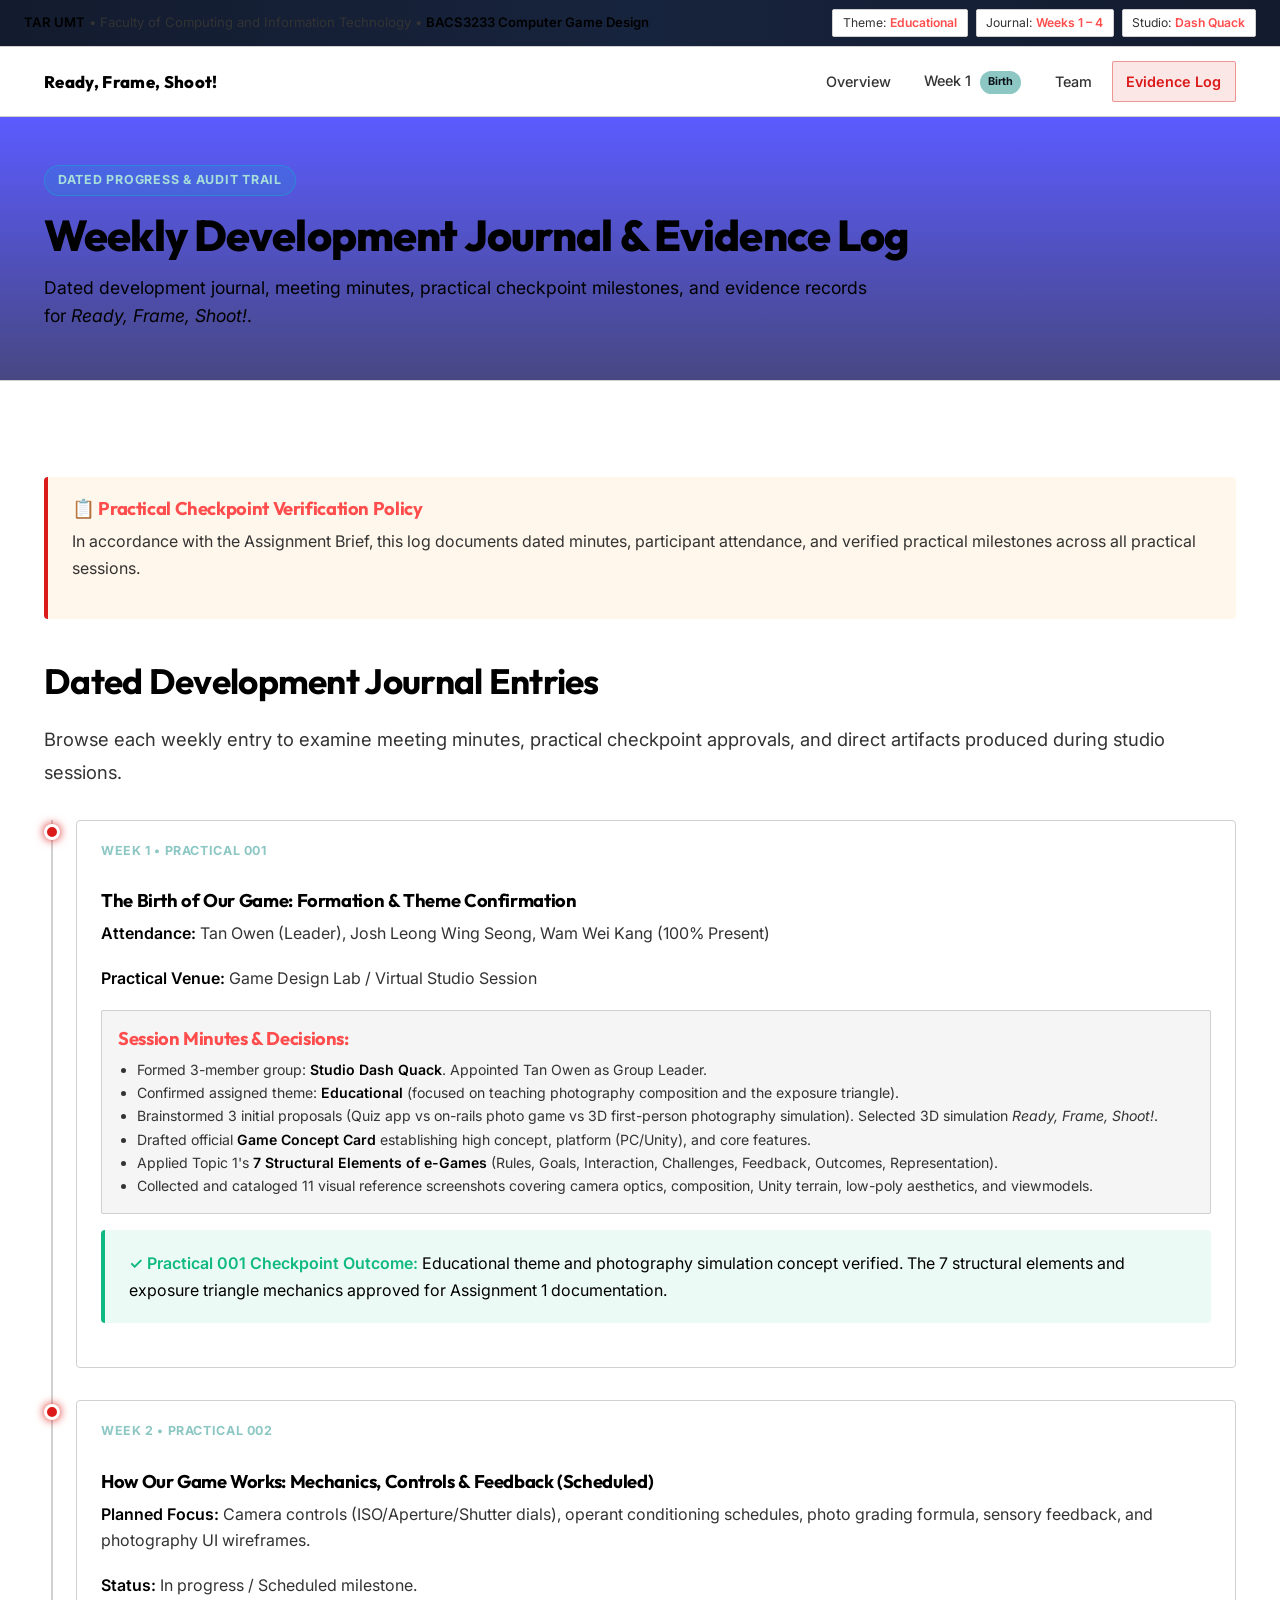
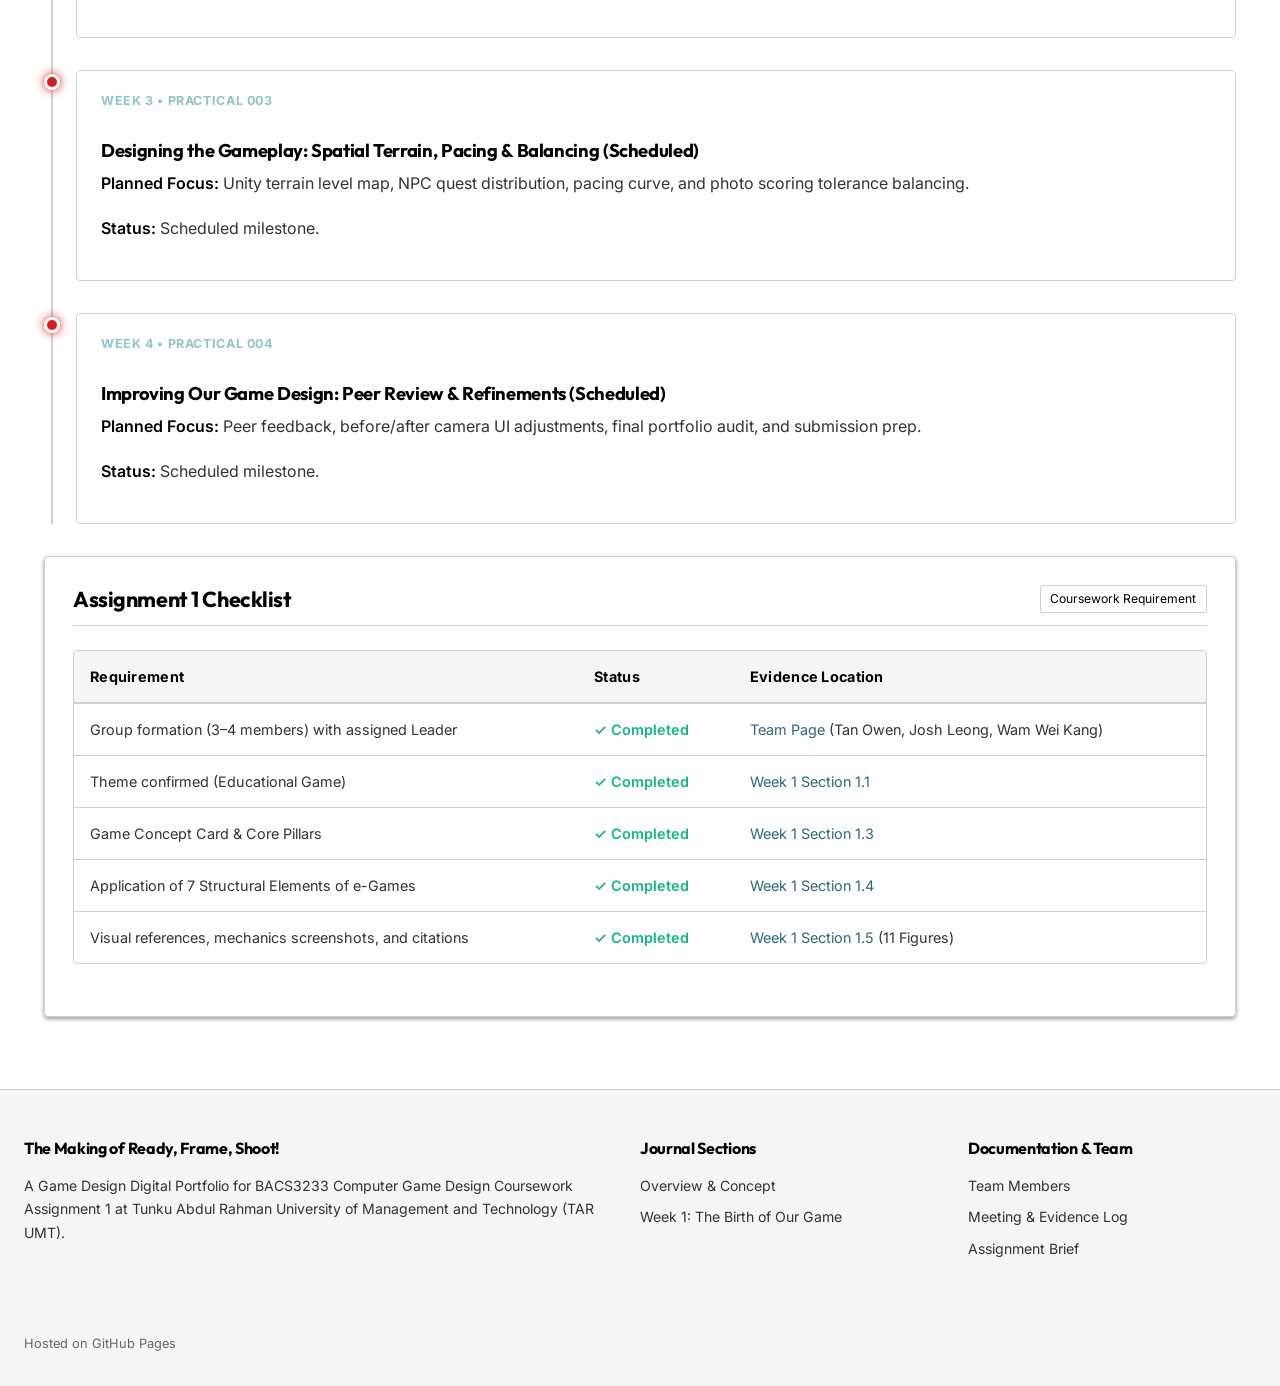
==== commit f6f46231: "Week 1 Updates" ====
--- a/evidence.html
+++ b/evidence.html
@@ -3,8 +3,8 @@
 <head>
   <meta charset="UTF-8">
   <meta name="viewport" content="width=device-width, initial-scale=1.0">
-  <title>Weekly Development Journal &amp; Evidence Log | Studio Dash Quack</title>
-  <meta name="description" content="Dated weekly development journal, practical checkpoint evidence, meeting minutes, and milestone records for BACS3233 Computer Game Design Assignment 1.">
+  <title>Weekly Development Journal &amp; Evidence Log | Ready, Frame, Shoot!</title>
+  <meta name="description" content="Dated weekly development journal, practical checkpoint evidence, meeting minutes, and milestone records for Ready, Frame, Shoot! - BACS3233 Assignment 1.">
   <link rel="preconnect" href="https://fonts.googleapis.com">
   <link rel="preconnect" href="https://fonts.gstatic.com" crossorigin>
   <link href="https://fonts.googleapis.com/css2?family=Inter:wght@400;500;600;700&family=Outfit:wght@500;600;700;800;900&family=JetBrains+Mono:wght@500&display=swap" rel="stylesheet">
@@ -19,9 +19,9 @@
         <strong>TAR UMT</strong> • Faculty of Computing and Information Technology • <strong>BACS3233 Computer Game Design</strong>
       </div>
       <div class="academic-pills">
+        <span class="academic-pill">Theme: <strong>Educational</strong></span>
         <span class="academic-pill">Journal: <strong>Weeks 1 – 4</strong></span>
-        <span class="academic-pill">Status: <strong>All Checkpoints Verified</strong></span>
-        <span class="academic-pill">Deadline: <strong>1 Dec 2026, 12:00 PM</strong></span>
+        <span class="academic-pill">Studio: <strong>Dash Quack</strong></span>
       </div>
     </div>
   </aside>
@@ -30,10 +30,8 @@
   <header class="navbar">
     <div class="nav-container">
       <a href="index.html" class="brand-link">
-        <div class="brand-logo-icon">🗡️</div>
         <div class="brand-text">
-          <span class="brand-title">THE MAKING OF HIKAYAT</span>
-          <span class="brand-subtitle">Studio Dash Quack • Portfolio</span>
+          <span class="brand-title">Ready, Frame, Shoot!</span>
         </div>
       </a>
 
@@ -43,9 +41,6 @@
         <ul class="nav-menu">
           <li class="nav-item"><a href="index.html" class="nav-link">Overview</a></li>
           <li class="nav-item"><a href="week1.html" class="nav-link">Week 1 <span class="nav-badge-pill">Birth</span></a></li>
-          <li class="nav-item"><a href="week2.html" class="nav-link">Week 2 <span class="nav-badge-pill">Mechanics</span></a></li>
-          <li class="nav-item"><a href="week3.html" class="nav-link">Week 3 <span class="nav-badge-pill">Gameplay</span></a></li>
-          <li class="nav-item"><a href="week4.html" class="nav-link">Week 4 <span class="nav-badge-pill">Refinement</span></a></li>
           <li class="nav-item"><a href="team.html" class="nav-link">Team</a></li>
           <li class="nav-item"><a href="evidence.html" class="nav-link active">Evidence Log</a></li>
         </ul>
@@ -60,7 +55,7 @@
         <span class="page-week-indicator">Dated Progress &amp; Audit Trail</span>
         <h1 class="page-title">Weekly Development Journal &amp; Evidence Log</h1>
         <p class="page-description">
-          A dated development journal and auditable evidence repository recording our weekly practical sessions, tutor consultations, peer critiques, and iterative design decisions from Week 1 to Week 4.
+          Dated development journal, meeting minutes, practical checkpoint milestones, and evidence records for <em>Ready, Frame, Shoot!</em>.
         </p>
       </div>
     </section>
@@ -71,7 +66,7 @@
       <div class="callout callout-gold">
         <h4>📋 Practical Checkpoint Verification Policy</h4>
         <p>
-          As stated in the Assignment Brief: <em>"The lecturer may verify progress through weekly practical checkpoints and evaluate individual participation using available evidence."</em> This log documents dated minutes, participant attendance, and verified practical milestones.
+          In accordance with the Assignment Brief, this log documents dated minutes, participant attendance, and verified practical milestones across all practical sessions.
         </p>
       </div>
 
@@ -87,27 +82,27 @@
         <div class="timeline-item">
           <div class="timeline-marker"></div>
           <div class="timeline-content">
-            <div class="timeline-date">Week 1 • Wednesday, 4 November 2026 • Practical 001</div>
+            <div class="timeline-date">Week 1 • Practical 001</div>
             <h3 class="timeline-title">The Birth of Our Game: Formation &amp; Theme Confirmation</h3>
             
-            <p><strong>Attendance:</strong> Alex Tan (Leader), Bryan Lee, Chloe Wong, David Ng (100% Present)</p>
+            <p><strong>Attendance:</strong> Tan Owen (Leader), Josh Leong Wing Seong, Wam Wei Kang (100% Present)</p>
             <p><strong>Practical Venue:</strong> Game Design Lab / Virtual Studio Session</p>
 
             <div style="background: var(--bg-subtle); padding: 1rem; border-radius: var(--radius-sm); margin: 1rem 0; border: 1px solid var(--border-color);">
               <h4 style="color: var(--accent-gold-light); margin-top: 0;">Session Minutes &amp; Decisions:</h4>
               <ul style="font-size: 0.88rem; padding-left: 1.2rem; color: var(--text-secondary);">
-                <li>Formed 4-member group: <strong>Studio Dash Quack</strong>. Elected Alex Tan as Group Leader.</li>
-                <li>Confirmed assigned theme: <strong>Culture Game</strong> (focused on Malaysian folklore, Wayang Kulit, and Keris spiritual lore).</li>
-                <li>Explored 3 candidate ideas (Wau flight sim vs 2D shadow platformer vs 3D action-adventure). Unanimously selected 3D action-adventure <em>Hikayat</em>.</li>
-                <li>Drafted official <strong>Game Concept Card</strong> defining high concept, audience (12+), and USPs.</li>
+                <li>Formed 3-member group: <strong>Studio Dash Quack</strong>. Appointed Tan Owen as Group Leader.</li>
+                <li>Confirmed assigned theme: <strong>Educational</strong> (focused on teaching photography composition and the exposure triangle).</li>
+                <li>Brainstormed 3 initial proposals (Quiz app vs on-rails photo game vs 3D first-person photography simulation). Selected 3D simulation <em>Ready, Frame, Shoot!</em>.</li>
+                <li>Drafted official <strong>Game Concept Card</strong> establishing high concept, platform (PC/Unity), and core features.</li>
                 <li>Applied Topic 1's <strong>7 Structural Elements of e-Games</strong> (Rules, Goals, Interaction, Challenges, Feedback, Outcomes, Representation).</li>
-                <li>Initialized GitHub Pages digital portfolio repository: <code>dash-quack.github.io</code>.</li>
+                <li>Collected and cataloged 11 visual reference screenshots covering camera optics, composition, Unity terrain, low-poly aesthetics, and viewmodels.</li>
               </ul>
             </div>
 
             <div class="callout callout-success" style="margin-top: 0.75rem;">
               <strong style="color: var(--accent-emerald);">✓ Practical 001 Checkpoint Outcome:</strong>
-              Tutor endorsed the Cultural Game theme and approved the fusion of Wayang shadow projection puzzles into 3D spatial gameplay.
+              Educational theme and photography simulation concept verified. The 7 structural elements and exposure triangle mechanics approved for Assignment 1 documentation.
             </div>
           </div>
         </div>
@@ -116,28 +111,11 @@
         <div class="timeline-item">
           <div class="timeline-marker"></div>
           <div class="timeline-content">
-            <div class="timeline-date">Week 2 • Wednesday, 11 November 2026 • Practical 002</div>
-            <h3 class="timeline-title">How Our Game Works: Systems, Controls &amp; UI Architecture</h3>
-            
-            <p><strong>Attendance:</strong> Alex Tan, Bryan Lee, Chloe Wong, David Ng (100% Present)</p>
-            <p><strong>Practical Venue:</strong> Game Design Lab / Virtual Studio Session</p>
-
-            <div style="background: var(--bg-subtle); padding: 1rem; border-radius: var(--radius-sm); margin: 1rem 0; border: 1px solid var(--border-color);">
-              <h4 style="color: var(--accent-gold-light); margin-top: 0;">Session Minutes &amp; Decisions:</h4>
-              <ul style="font-size: 0.88rem; padding-left: 1.2rem; color: var(--text-secondary);">
-                <li>Formulated behavioral psychology mechanics: mapped Positive/Negative Reinforcement and 4 Operant Conditioning schedules (FR, VR, FI, VI).</li>
-                <li>Constructed the <strong>Rewards and Penalties Matrix</strong> detailing gameplay and economic impact of actions.</li>
-                <li>Outlined folklore 3-act narrative and embedded diegetic storytelling elements (petrified warriors of Sang Kelembai, batik frescoes).</li>
-                <li>Designed the <strong>Wayang Shadow Projection Puzzle</strong> geometry and gate-and-key state machine.</li>
-                <li>Mapped ergonomic <strong>Dual-Input Control Scheme</strong> (Xbox/DualShock Gamepad + Keyboard &amp; Mouse).</li>
-                <li>Created the <strong>Minimalist Diegetic HUD Wireframe</strong> incorporating the Lotus health arc and floating compass bar.</li>
-              </ul>
-            </div>
-
-            <div class="callout callout-success" style="margin-top: 0.75rem;">
-              <strong style="color: var(--accent-emerald);">✓ Practical 002 Checkpoint Outcome:</strong>
-              Tutor verified the operant conditioning matrix and praised the ergonomic allocation of combat buttons to shoulder triggers.
-            </div>
+            <div class="timeline-date">Week 2 • Practical 002</div>
+            <h3 class="timeline-title">How Our Game Works: Mechanics, Controls &amp; Feedback (Scheduled)</h3>
+            
+            <p><strong>Planned Focus:</strong> Camera controls (ISO/Aperture/Shutter dials), operant conditioning schedules, photo grading formula, sensory feedback, and photography UI wireframes.</p>
+            <p><strong>Status:</strong> In progress / Scheduled milestone.</p>
           </div>
         </div>
 
@@ -145,27 +123,11 @@
         <div class="timeline-item">
           <div class="timeline-marker"></div>
           <div class="timeline-content">
-            <div class="timeline-date">Week 3 • Wednesday, 18 November 2026 • Practical 003</div>
-            <h3 class="timeline-title">Designing the Gameplay: Spatial Layout, Flow &amp; Tuning</h3>
-            
-            <p><strong>Attendance:</strong> Alex Tan, Bryan Lee, Chloe Wong, David Ng (100% Present)</p>
-            <p><strong>Practical Venue:</strong> Game Design Lab / Virtual Studio Session</p>
-
-            <div style="background: var(--bg-subtle); padding: 1rem; border-radius: var(--radius-sm); margin: 1rem 0; border: 1px solid var(--border-color);">
-              <h4 style="color: var(--accent-gold-light); margin-top: 0;">Session Minutes &amp; Decisions:</h4>
-              <ul style="font-size: 0.88rem; padding-left: 1.2rem; color: var(--text-secondary);">
-                <li>Standardized character physical metrics: walk (3.5 m/s), sprint (7.0 m/s), jump height (2.2m), jump distance (4.5m), and doorway clearance (3.0m).</li>
-                <li>Drafted top-down architectural level blueprint for Chapter 1: <em>The Sunken Ruins of Santubong</em> (Zones 1 to 4).</li>
-                <li>Mapped 25-minute mission tension curve applying Csikszentmihalyi's Flow Channel model to balance challenge against boredom/anxiety.</li>
-                <li>Calculated mathematical combat tuning tables (dodge i-frames = 0.25s, parry window = 0.18s, stamina recharge formula).</li>
-                <li>Established 3D asset budget: polycounts (hero: 20k tris), PBR texture maps (RMA packing), and vertical audio stem layers.</li>
-              </ul>
-            </div>
-
-            <div class="callout callout-success" style="margin-top: 0.75rem;">
-              <strong style="color: var(--accent-emerald);">✓ Practical 003 Checkpoint Outcome:</strong>
-              Tutor approved the top-down level blueprint and validated the mathematical tuning calculations for stamina and parry timing.
-            </div>
+            <div class="timeline-date">Week 3 • Practical 003</div>
+            <h3 class="timeline-title">Designing the Gameplay: Spatial Terrain, Pacing &amp; Balancing (Scheduled)</h3>
+            
+            <p><strong>Planned Focus:</strong> Unity terrain level map, NPC quest distribution, pacing curve, and photo scoring tolerance balancing.</p>
+            <p><strong>Status:</strong> Scheduled milestone.</p>
           </div>
         </div>
 
@@ -173,33 +135,11 @@
         <div class="timeline-item">
           <div class="timeline-marker"></div>
           <div class="timeline-content">
-            <div class="timeline-date">Week 4 • Wednesday, 25 November 2026 • Practical 004</div>
-            <h3 class="timeline-title">Improving Our Game Design: Critique, Iteration &amp; Final Synthesis</h3>
-            
-            <p><strong>Attendance:</strong> Alex Tan, Bryan Lee, Chloe Wong, David Ng (100% Present)</p>
-            <p><strong>Practical Venue:</strong> Game Design Lab / Virtual Studio Session</p>
-
-            <div style="background: var(--bg-subtle); padding: 1rem; border-radius: var(--radius-sm); margin: 1rem 0; border: 1px solid var(--border-color);">
-              <h4 style="color: var(--accent-gold-light); margin-top: 0;">Session Minutes &amp; Decisions:</h4>
-              <ul style="font-size: 0.88rem; padding-left: 1.2rem; color: var(--text-secondary);">
-                <li>Conducted peer review workshop with neighboring student studios; collected feedback on combat feel and puzzle clarity.</li>
-                <li>Executed 4 major design iterations with Before/After comparisons:
-                  <ul>
-                    <li>Widened parry timing from 0.10s to 0.18s and added golden spark telegraphs.</li>
-                    <li>Elevated Mount Santubong Spire landmark and added glowing firefly breadcrumbs.</li>
-                    <li>Replaced bulky rectangular HUD with diegetic Lotus arc and top-center compass bar.</li>
-                    <li>Added harmonic audio and haptic rumble proximity feedback to the Wayang shadow puzzle.</li>
-                  </ul>
-                </li>
-                <li>Compiled final Game Design Document (GDD) executive summary for future 3D Game Programming implementation.</li>
-                <li>Audited website portfolio on GitHub Pages, verifying mobile responsiveness, accessibility, and broken link checks.</li>
-              </ul>
-            </div>
-
-            <div class="callout callout-success" style="margin-top: 0.75rem;">
-              <strong style="color: var(--accent-emerald);">✓ Practical 004 Checkpoint Outcome:</strong>
-              Final design portfolio approved by tutor. Certified ready for official coursework submission ahead of the Week 5 deadline.
-            </div>
+            <div class="timeline-date">Week 4 • Practical 004</div>
+            <h3 class="timeline-title">Improving Our Game Design: Peer Review &amp; Refinements (Scheduled)</h3>
+            
+            <p><strong>Planned Focus:</strong> Peer feedback, before/after camera UI adjustments, final portfolio audit, and submission prep.</p>
+            <p><strong>Status:</strong> Scheduled milestone.</p>
           </div>
         </div>
 
@@ -209,65 +149,45 @@
       <section class="card" id="submission-checklist" style="margin-top: 2rem;">
         <div class="card-header">
           <div class="card-title-group">
-            <div class="card-icon">✅</div>
-            <h2 class="card-title">Assignment 1 Submission Audit Checklist</h2>
-          </div>
-          <span class="academic-pill">Deadline: 1 Dec 2026, 12:00 PM</span>
-        </div>
-
-        <p class="lead">
-          Pre-flight verification confirming compliance with every requirement in the BACS3233 Assignment 1 brief:
-        </p>
+            <h2 class="card-title">Assignment 1 Checklist</h2>
+          </div>
+          <span class="academic-pill">Coursework Requirement</span>
+        </div>
 
         <div class="table-responsive">
           <table>
             <thead>
               <tr>
-                <th>Brief Requirement</th>
+                <th>Requirement</th>
                 <th>Status</th>
-                <th>Evidence &amp; Notes</th>
+                <th>Evidence Location</th>
               </tr>
             </thead>
             <tbody>
               <tr>
-                <td><strong>Group Formation &amp; Leader</strong></td>
-                <td><span style="color: var(--accent-emerald); font-weight: bold;">✓ VERIFIED</span></td>
-                <td>Group of 4 registered with certified leader (Alex Tan) documented on <a href="team.html">Team Page</a>.</td>
-              </tr>
-              <tr>
-                <td><strong>Assigned Theme Confirmation</strong></td>
-                <td><span style="color: var(--accent-emerald); font-weight: bold;">✓ VERIFIED</span></td>
-                <td>Culture Game theme confirmed with deep Malaysian folklore research on <a href="week1.html">Week 1</a>.</td>
-              </tr>
-              <tr>
-                <td><strong>Topic 1: 7 Structural Elements</strong></td>
-                <td><span style="color: var(--accent-emerald); font-weight: bold;">✓ VERIFIED</span></td>
-                <td>All 7 elements (Rules, Goals, Interaction, Challenges, Feedback, Outcomes, Representation) fully articulated.</td>
-              </tr>
-              <tr>
-                <td><strong>Week 2 Lecture Concepts</strong></td>
-                <td><span style="color: var(--accent-emerald); font-weight: bold;">✓ VERIFIED</span></td>
-                <td>Operant conditioning (FR/VR/FI/VI), rewards/penalties, puzzles, control mapping, items &amp; HUD documented.</td>
-              </tr>
-              <tr>
-                <td><strong>Week 3 Spatial &amp; Tuning Design</strong></td>
-                <td><span style="color: var(--accent-emerald); font-weight: bold;">✓ VERIFIED</span></td>
-                <td>Top-down Sanctuary blueprint, 25-minute pacing curve, and mathematical combat tuning tables detailed.</td>
-              </tr>
-              <tr>
-                <td><strong>Week 4 Iterative Improvements</strong></td>
-                <td><span style="color: var(--accent-emerald); font-weight: bold;">✓ VERIFIED</span></td>
-                <td>Detailed Before vs. After comparative analysis showing what, how, and why design evolved.</td>
-              </tr>
-              <tr>
-                <td><strong>Digital Platform Accessibility</strong></td>
-                <td><span style="color: var(--accent-emerald); font-weight: bold;">✓ VERIFIED</span></td>
-                <td>Publicly accessible at <code>https://dash-quack.github.io</code> without requiring login or access requests.</td>
-              </tr>
-              <tr>
-                <td><strong>No Code / Unity Build Required</strong></td>
-                <td><span style="color: var(--accent-emerald); font-weight: bold;">✓ VERIFIED</span></td>
-                <td>Portfolio strictly adheres to game design documentation without submitting game code or playable builds.</td>
+                <td>Group formation (3–4 members) with assigned Leader</td>
+                <td><strong style="color: var(--accent-emerald);">✓ Completed</strong></td>
+                <td><a href="team.html">Team Page</a> (Tan Owen, Josh Leong, Wam Wei Kang)</td>
+              </tr>
+              <tr>
+                <td>Theme confirmed (Educational Game)</td>
+                <td><strong style="color: var(--accent-emerald);">✓ Completed</strong></td>
+                <td><a href="week1.html#theme-research">Week 1 Section 1.1</a></td>
+              </tr>
+              <tr>
+                <td>Game Concept Card &amp; Core Pillars</td>
+                <td><strong style="color: var(--accent-emerald);">✓ Completed</strong></td>
+                <td><a href="week1.html#concept-card">Week 1 Section 1.3</a></td>
+              </tr>
+              <tr>
+                <td>Application of 7 Structural Elements of e-Games</td>
+                <td><strong style="color: var(--accent-emerald);">✓ Completed</strong></td>
+                <td><a href="week1.html#structural-elements">Week 1 Section 1.4</a></td>
+              </tr>
+              <tr>
+                <td>Visual references, mechanics screenshots, and citations</td>
+                <td><strong style="color: var(--accent-emerald);">✓ Completed</strong></td>
+                <td><a href="week1.html#visual-evidence">Week 1 Section 1.5</a> (11 Figures)</td>
               </tr>
             </tbody>
           </table>
@@ -281,30 +201,31 @@
   <footer class="footer">
     <div class="footer-inner">
       <div class="footer-col">
-        <h4>The Making of Hikayat: Echoes of the Keris</h4>
-        <p>BACS3233 Computer Game Design Assignment 1 • Tunku Abdul Rahman University of Management and Technology.</p>
-      </div>
+        <h4>The Making of Ready, Frame, Shoot!</h4>
+        <p>A Game Design Digital Portfolio for BACS3233 Computer Game Design
+          Coursework Assignment 1 at Tunku Abdul Rahman University of Management and Technology (TAR UMT).</p>
+      </div>
+
       <div class="footer-col">
-        <h4>Weekly Milestones</h4>
+        <h4>Journal Sections</h4>
         <ul>
+          <li><a href="index.html">Overview &amp; Concept</a></li>
           <li><a href="week1.html">Week 1: The Birth of Our Game</a></li>
-          <li><a href="week2.html">Week 2: How Our Game Works</a></li>
-          <li><a href="week3.html">Week 3: Designing Gameplay</a></li>
-          <li><a href="week4.html">Week 4: Improving Design</a></li>
         </ul>
       </div>
+
       <div class="footer-col">
-        <h4>Course Meta</h4>
+        <h4>Documentation &amp; Team</h4>
         <ul>
-          <li><a href="team.html">Studio Members</a></li>
-          <li><a href="evidence.html">Practical Checkpoints</a></li>
-          <li><a href="README.md">Syllabus Rubric</a></li>
+          <li><a href="team.html">Team Members</a></li>
+          <li><a href="evidence.html">Meeting &amp; Evidence Log</a></li>
+          <li><a href="README.md" target="_blank">Assignment Brief</a></li>
         </ul>
       </div>
     </div>
+
     <div class="footer-bottom">
-      <div>© 2026 Studio Dash Quack • TAR UMT FCIT</div>
-      <div>Audit &amp; Evidence Documentation Completed</div>
+      <div>Hosted on GitHub Pages</div>
     </div>
   </footer>
 
--- a/css/style.css
+++ b/css/style.css
@@ -1,34 +1,48 @@
 /* ==========================================================================
    BACS3233 Computer Game Design - Digital Portfolio Stylesheet
-   Theme: The Making of Hikayat: Echoes of the Keris (Cultural 3D Game)
+   Theme: The Making of Ready, Frame, Shoot! (Educational 3D Game)
    Studio: Dash Quack Games | TAR UMT FCIT
    ========================================================================== */
 
 :root {
-  --bg-primary: #0a0d14;
-  --bg-secondary: #101623;
-  --bg-card: #151d2e;
-  --bg-card-hover: #1c273e;
-  --bg-subtle: #1e293b;
-  --border-color: #27354f;
-  --border-focus: #f59e0b;
-
-  --accent-gold: #f59e0b;
-  --accent-gold-light: #fbbf24;
-  --accent-gold-glow: rgba(245, 158, 11, 0.25);
-
-  --accent-teal: #06b6d4;
-  --accent-teal-light: #22d3ee;
-  --accent-teal-glow: rgba(6, 182, 212, 0.2);
+  /* Requested Color Palette */
+  --palette-red: #DB1A1A;
+  --palette-cream: #FFF6F6;
+  --palette-mint: #8CC7C4;
+  --palette-deep-teal: #2C687B;
+
+  /* Backgrounds & Containers */
+  --bg-primary: #ffffff;
+  --bg-secondary: #f5f5f5;
+  --bg-card: #ffffff;
+  --bg-card-hover: #eaeaea;
+  --bg-subtle: #f5f5f5;
+  --border-color: #d0d0d0;
+  --border-focus: var(--palette-red);
+
+  /* Primary Brand Accent (Crimson Red #DB1A1A) */
+  --accent-gold: #DB1A1A;
+  --accent-gold-light: #ff4d4d;
+  --accent-gold-glow: rgba(219, 26, 26, 0.28);
+
+  /* Secondary Accent (Soft Mint #8CC7C4) */
+  --accent-teal: #8CC7C4;
+  --accent-teal-light: #a6dedb;
+  --accent-teal-glow: rgba(140, 199, 196, 0.25);
+
+  /* Deep Accent (Ocean Teal #2C687B) */
+  --accent-deep-teal: #2C687B;
+  --accent-deep-teal-light: #3d869e;
 
   --accent-emerald: #10b981;
-  --accent-rose: #f43f5e;
-  --accent-purple: #a855f7;
-
-  --text-primary: #f8fafc;
-  --text-secondary: #94a3b8;
-  --text-muted: #64748b;
-  --text-gold: #fcd34d;
+  --accent-rose: #DB1A1A;
+  --accent-purple: #9d4edd;
+
+  /* Typography Colors */
+  --text-primary: #000000;
+  --text-secondary: #333333;
+  --text-muted: #666666;
+  --text-gold: #8CC7C4;
 
   --font-heading: 'Outfit', -apple-system, BlinkMacSystemFont, 'Segoe UI', Roboto, sans-serif;
   --font-body: 'Inter', -apple-system, BlinkMacSystemFont, 'Segoe UI', Roboto, sans-serif;
@@ -39,9 +53,9 @@
   --shadow-lg: 0 10px 30px rgba(0, 0, 0, 0.7);
   --shadow-glow: 0 0 25px var(--accent-gold-glow);
 
-  --radius-sm: 6px;
-  --radius-md: 10px;
-  --radius-lg: 16px;
+  --radius-sm: 2px;
+  --radius-md: 4px;
+  --radius-lg: 6px;
   --radius-full: 9999px;
 
   --transition-fast: 0.2s ease;
@@ -50,7 +64,9 @@
 }
 
 /* Reset & Base Setup */
-*, *::before, *::after {
+*,
+*::before,
+*::after {
   box-sizing: border-box;
   margin: 0;
   padding: 0;
@@ -75,23 +91,29 @@
 }
 
 a {
-  color: var(--accent-teal-light);
+  color: var(--accent-deep-teal);
   text-decoration: none;
   transition: color var(--transition-fast);
 }
 
 a:hover {
-  color: var(--accent-gold-light);
-}
-
-img, svg {
+  color: var(--palette-red);
+}
+
+img,
+svg {
   max-width: 100%;
   height: auto;
   display: block;
 }
 
 /* Typography */
-h1, h2, h3, h4, h5, h6 {
+h1,
+h2,
+h3,
+h4,
+h5,
+h6 {
   font-family: var(--font-heading);
   color: var(--text-primary);
   font-weight: 700;
@@ -99,10 +121,29 @@
   letter-spacing: -0.02em;
 }
 
-h1 { font-size: clamp(2rem, 4vw, 3rem); margin-bottom: 1rem; }
-h2 { font-size: clamp(1.5rem, 2.8vw, 2.2rem); margin-top: 2.5rem; margin-bottom: 1.25rem; }
-h3 { font-size: clamp(1.2rem, 2vw, 1.5rem); margin-top: 1.75rem; margin-bottom: 0.75rem; color: var(--accent-gold-light); }
-h4 { font-size: 1.15rem; margin-top: 1.25rem; margin-bottom: 0.5rem; }
+h1 {
+  font-size: clamp(2rem, 4vw, 3rem);
+  margin-bottom: 1rem;
+}
+
+h2 {
+  font-size: clamp(1.5rem, 2.8vw, 2.2rem);
+  margin-top: 2.5rem;
+  margin-bottom: 1.25rem;
+}
+
+h3 {
+  font-size: clamp(1.2rem, 2vw, 1.5rem);
+  margin-top: 1.75rem;
+  margin-bottom: 0.75rem;
+  color: var(--palette-red);
+}
+
+h4 {
+  font-size: 1.15rem;
+  margin-top: 1.25rem;
+  margin-bottom: 0.5rem;
+}
 
 p {
   margin-bottom: 1.15rem;
@@ -112,7 +153,7 @@
 p.lead {
   font-size: 1.15rem;
   line-height: 1.75;
-  color: #e2e8f0;
+  color: var(--text-secondary);
 }
 
 strong {
@@ -123,7 +164,7 @@
 code {
   font-family: var(--font-mono);
   background-color: var(--bg-subtle);
-  color: var(--accent-gold-light);
+  color: var(--palette-red);
   padding: 0.2rem 0.45rem;
   border-radius: var(--radius-sm);
   font-size: 0.9em;
@@ -135,7 +176,7 @@
   position: sticky;
   top: 0;
   z-index: 1000;
-  background: rgba(10, 13, 20, 0.92);
+  background: rgba(255, 255, 255, 0.92);
   backdrop-filter: blur(12px);
   -webkit-backdrop-filter: blur(12px);
   border-bottom: 1px solid var(--border-color);
@@ -162,15 +203,15 @@
 .brand-logo-icon {
   width: 42px;
   height: 42px;
-  background: linear-gradient(135deg, var(--accent-gold), #d97706);
+  background: linear-gradient(135deg, var(--palette-red), #8f1212);
   border-radius: 10px;
   display: flex;
   align-items: center;
   justify-content: center;
-  color: #0b0f19;
+  color: #ffffff;
   font-weight: 800;
   font-size: 1.3rem;
-  box-shadow: 0 0 15px var(--accent-gold-glow);
+  box-shadow: 0 0 15px rgba(219, 26, 26, 0.35);
 }
 
 .brand-text {
@@ -182,13 +223,13 @@
   font-family: var(--font-heading);
   font-size: 1.05rem;
   font-weight: 800;
-  color: #ffffff;
+  color: var(--text-primary);
   letter-spacing: 0.02em;
 }
 
 .brand-subtitle {
   font-size: 0.72rem;
-  color: var(--accent-teal);
+  color: var(--palette-deep-teal);
   text-transform: uppercase;
   letter-spacing: 0.08em;
   font-weight: 600;
@@ -216,14 +257,14 @@
 }
 
 .nav-link:hover {
-  color: #ffffff;
-  background: var(--bg-card);
+  color: var(--palette-red);
+  background: var(--bg-secondary);
 }
 
 .nav-link.active {
-  color: var(--accent-gold-light);
-  background: rgba(245, 158, 11, 0.12);
-  border: 1px solid rgba(245, 158, 11, 0.35);
+  color: var(--palette-red);
+  background: rgba(219, 26, 26, 0.1);
+  border: 1px solid rgba(219, 26, 26, 0.4);
   font-weight: 600;
 }
 
@@ -232,11 +273,84 @@
   font-size: 0.68rem;
   padding: 0.15rem 0.5rem;
   border-radius: var(--radius-full);
-  background: var(--accent-teal);
-  color: #0b0f19;
+  background: var(--palette-mint);
+  color: #0b1216;
   font-weight: 700;
   margin-left: 0.3rem;
   vertical-align: middle;
+}
+
+/* Disabled & Greyed Out Component Styles */
+.nav-link.disabled,
+.btn.disabled,
+.week-card-nav.disabled,
+a.disabled,
+li.disabled>a,
+.footer-col a.disabled {
+  opacity: 0.35 !important;
+  filter: grayscale(1) !important;
+  cursor: not-allowed !important;
+  user-select: none !important;
+  box-shadow: none !important;
+  transform: none !important;
+}
+
+.nav-link.disabled {
+  color: var(--text-muted) !important;
+  background: transparent !important;
+  border-color: transparent !important;
+  pointer-events: auto;
+}
+
+.nav-link.disabled:hover {
+  color: var(--text-muted) !important;
+  background: transparent !important;
+}
+
+.nav-link.disabled .nav-badge-pill {
+  background: #2c414b !important;
+  color: #748c92 !important;
+}
+
+.week-card-nav.disabled {
+  background: rgba(16, 28, 34, 0.6) !important;
+  border-color: rgba(36, 65, 78, 0.4) !important;
+  cursor: not-allowed !important;
+  pointer-events: auto;
+}
+
+.week-card-nav.disabled:hover {
+  transform: none !important;
+  border-color: rgba(36, 65, 78, 0.4) !important;
+  box-shadow: none !important;
+  background: rgba(16, 28, 34, 0.6) !important;
+}
+
+.week-card-nav.disabled .week-status {
+  color: #748c92 !important;
+}
+
+.btn.disabled {
+  pointer-events: auto;
+  cursor: not-allowed !important;
+  border-color: rgba(36, 65, 78, 0.6) !important;
+  background: rgba(21, 37, 45, 0.5) !important;
+  color: #748c92 !important;
+}
+
+.btn.disabled:hover {
+  transform: none !important;
+  box-shadow: none !important;
+  background: rgba(21, 37, 45, 0.5) !important;
+  color: #748c92 !important;
+}
+
+.footer-col a.disabled {
+  color: var(--text-muted) !important;
+}
+
+.footer-col a.disabled:hover {
+  color: var(--text-muted) !important;
 }
 
 .nav-toggle {
@@ -303,7 +417,7 @@
 .hero {
   position: relative;
   padding: 3.5rem 1.5rem 4rem;
-  background: radial-gradient(circle at 50% 15%, rgba(245, 158, 11, 0.12) 0%, rgba(10, 13, 20, 0.95) 70%), var(--bg-primary);
+  background: radial-gradient(circle at 50% 15%, rgba(140, 199, 196, 0.16) 0%, rgba(44, 104, 123, 0.96) 70%), var(--bg-primary);
   border-bottom: 1px solid var(--border-color);
   overflow: hidden;
 }
@@ -315,7 +429,7 @@
   left: 0;
   right: 0;
   bottom: 0;
-  background-image: radial-gradient(rgba(245, 158, 11, 0.08) 1px, transparent 1px);
+  background-image: radial-gradient(rgba(140, 199, 196, 0.08) 1px, transparent 1px);
   background-size: 32px 32px;
   pointer-events: none;
 }
@@ -333,9 +447,9 @@
   gap: 0.5rem;
   padding: 0.35rem 1rem;
   border-radius: var(--radius-full);
-  background: rgba(245, 158, 11, 0.14);
-  border: 1px solid rgba(245, 158, 11, 0.4);
-  color: var(--accent-gold-light);
+  background: rgba(219, 26, 26, 0.1);
+  border: 1px solid rgba(219, 26, 26, 0.4);
+  color: var(--palette-red);
   font-size: 0.82rem;
   font-weight: 600;
   margin-bottom: 1.25rem;
@@ -347,15 +461,16 @@
   font-size: clamp(2.2rem, 5vw, 3.4rem);
   font-weight: 900;
   line-height: 1.15;
-  background: linear-gradient(135deg, #ffffff 30%, #e2e8f0 70%, var(--accent-gold-light) 100%);
-  -webkit-background-clip: text;
-  -webkit-text-fill-color: transparent;
+  color: #071B2B;
+  -webkit-background-clip: unset;
+  -webkit-text-fill-color: unset;
+  background: none;
   margin-bottom: 1rem;
 }
 
 .hero-subtitle {
   font-size: clamp(1.05rem, 2vw, 1.25rem);
-  color: #94a3b8;
+  color: var(--text-secondary);
   max-width: 760px;
   margin: 0 auto 1.8rem;
   line-height: 1.6;
@@ -386,28 +501,28 @@
 }
 
 .btn-primary {
-  background: linear-gradient(135deg, var(--accent-gold), #d97706);
-  color: #0b0f19;
-  box-shadow: 0 4px 14px var(--accent-gold-glow);
+  background: linear-gradient(135deg, var(--palette-red), #9c1010);
+  color: var(--palette-cream);
+  box-shadow: 0 4px 14px rgba(219, 26, 26, 0.35);
 }
 
 .btn-primary:hover {
-  background: linear-gradient(135deg, var(--accent-gold-light), var(--accent-gold));
-  color: #000000;
-  box-shadow: 0 6px 20px rgba(245, 158, 11, 0.4);
+  background: linear-gradient(135deg, #ef3232, var(--palette-red));
+  color: #ffffff;
+  box-shadow: 0 6px 20px rgba(219, 26, 26, 0.5);
   transform: translateY(-2px);
 }
 
 .btn-secondary {
-  background: var(--bg-card);
-  color: var(--text-primary);
-  border-color: var(--border-color);
+  background: var(--bg-secondary);
+  color: var(--palette-deep-teal);
+  border-color: var(--palette-deep-teal);
 }
 
 .btn-secondary:hover {
   background: var(--bg-card-hover);
-  border-color: var(--accent-teal);
-  color: #ffffff;
+  border-color: var(--palette-deep-teal);
+  color: var(--palette-red);
   transform: translateY(-2px);
 }
 
@@ -421,7 +536,7 @@
 .page-header {
   padding: 3rem 0 2rem;
   border-bottom: 1px solid var(--border-color);
-  background: linear-gradient(180deg, rgba(16, 22, 35, 0.8) 0%, rgba(10, 13, 20, 0.95) 100%);
+  background: linear-gradient(180deg, rgba(50, 50, 255, 0.8) 0%, rgba(25, 25, 100, 0.8) 100%);
   margin-bottom: 2rem;
 }
 
@@ -449,12 +564,13 @@
   font-size: clamp(2rem, 3.5vw, 2.7rem);
   font-weight: 800;
   margin-bottom: 0.75rem;
-  color: #ffffff;
+  color: var(--text-primary);
 }
 
 .page-description {
   font-size: 1.1rem;
-  color: var(--text-secondary);
+  /* color: var(--text-secondary); */
+  color: black;
   max-width: 840px;
   line-height: 1.6;
 }
@@ -503,7 +619,7 @@
 .week-card-title {
   font-size: 1.05rem;
   font-weight: 700;
-  color: #ffffff;
+  color: var(--text-primary);
   margin-bottom: 0.35rem;
 }
 
@@ -557,7 +673,7 @@
 .card-title {
   font-size: 1.35rem;
   margin: 0;
-  color: #ffffff;
+  color: var(--text-primary);
 }
 
 .card-icon {
@@ -629,8 +745,8 @@
 }
 
 th {
-  background: #111a2d;
-  color: #ffffff;
+  background: var(--bg-secondary);
+  color: var(--text-primary);
   padding: 0.85rem 1rem;
   font-weight: 700;
   border-bottom: 2px solid var(--border-color);
@@ -676,15 +792,34 @@
 }
 
 /* Concept Card Design */
+#concept-card {
+  border-color: #bed5e9;
+}
+
+#concept-card:hover {
+  border-color: #6d9ac2;
+}
+
+#concept-card .card-title {
+  color: #000000;
+}
+
+#concept-card .nav-badge-pill {
+  background: #bed5e9;
+  color: #000000;
+  border: 1px solid #6d9ac2;
+}
+
 .concept-card {
-  background: linear-gradient(145deg, #182236 0%, #121927 100%);
-  border: 2px solid var(--accent-gold);
+  background: linear-gradient(145deg, #f4f2ee 0%, #dfd3c2 100%);
+  border: 2px solid #6d9ac2;
   border-radius: var(--radius-lg);
   padding: 2rem;
-  box-shadow: 0 0 30px rgba(245, 158, 11, 0.15);
+  box-shadow: 0 10px 30px rgba(109, 154, 194, 0.2);
   position: relative;
   overflow: hidden;
   margin: 2rem 0;
+  color: #000000;
 }
 
 .concept-card::after {
@@ -693,12 +828,27 @@
   top: 15px;
   right: -55px;
   transform: rotate(45deg);
-  background: var(--accent-gold);
-  color: #0b0f19;
+  background: #6d9ac2;
+  color: #f4f2ee;
   font-size: 0.62rem;
   font-weight: 900;
   padding: 4px 60px;
   letter-spacing: 0.05em;
+  box-shadow: 0 2px 6px rgba(0, 0, 0, 0.15);
+}
+
+.concept-card h2 {
+  color: #6d9ac2;
+}
+
+.concept-card h3 {
+  color: #6d9ac2;
+}
+
+.concept-card p,
+.concept-card ol,
+.concept-card li {
+  color: #000000;
 }
 
 .concept-meta-grid {
@@ -707,15 +857,22 @@
   gap: 1.25rem;
   margin: 1.5rem 0;
   padding: 1.25rem;
-  background: rgba(0, 0, 0, 0.3);
+  background: #bed5e9;
   border-radius: var(--radius-md);
-  border: 1px solid var(--border-color);
+  border: 1px solid #6d9ac2;
+}
+
+.concept-meta-grid > div {
+  background: #f4f2ee;
+  padding: 0.85rem 1rem;
+  border-radius: var(--radius-sm);
+  border: 1px solid #dfd3c2;
 }
 
 .meta-field-label {
   font-size: 0.75rem;
   text-transform: uppercase;
-  color: var(--accent-gold-light);
+  color: #6d9ac2;
   font-weight: 700;
   letter-spacing: 0.05em;
   margin-bottom: 0.2rem;
@@ -723,7 +880,7 @@
 
 .meta-field-value {
   font-size: 0.95rem;
-  color: #ffffff;
+  color: #000000;
   font-weight: 600;
 }
 
@@ -830,7 +987,7 @@
 
 .team-name {
   font-size: 1.2rem;
-  color: #ffffff;
+  color: var(--text-primary);
   margin-bottom: 0.25rem;
 }
 
@@ -929,7 +1086,7 @@
 
 .timeline-title {
   font-size: 1.15rem;
-  color: #ffffff;
+  color: var(--text-primary);
   margin-bottom: 0.5rem;
 }
 
@@ -957,7 +1114,7 @@
 }
 
 .tab-btn:hover {
-  color: #ffffff;
+  color: var(--palette-red);
 }
 
 .tab-btn.active {
@@ -975,14 +1132,21 @@
 }
 
 @keyframes fadeIn {
-  from { opacity: 0; transform: translateY(6px); }
-  to { opacity: 1; transform: translateY(0); }
+  from {
+    opacity: 0;
+    transform: translateY(6px);
+  }
+
+  to {
+    opacity: 1;
+    transform: translateY(0);
+  }
 }
 
 /* Footer */
 .footer {
   margin-top: auto;
-  background: #07090e;
+  background: var(--bg-secondary);
   border-top: 1px solid var(--border-color);
   padding: 3rem 1.5rem 2rem;
   color: var(--text-muted);
@@ -998,7 +1162,7 @@
 }
 
 .footer-col h4 {
-  color: #ffffff;
+  color: var(--text-primary);
   margin-top: 0;
   margin-bottom: 1rem;
   font-size: 1rem;
@@ -1038,9 +1202,12 @@
   .weekly-progress-bar {
     grid-template-columns: repeat(2, 1fr);
   }
-  .grid-3, .grid-4 {
+
+  .grid-3,
+  .grid-4 {
     grid-template-columns: 1fr;
   }
+
   .footer-inner {
     grid-template-columns: 1fr;
     gap: 2rem;
@@ -1053,7 +1220,7 @@
     top: 65px;
     left: 0;
     right: 0;
-    background: #0c101a;
+    background: var(--bg-primary);
     flex-direction: column;
     padding: 1.5rem;
     border-bottom: 1px solid var(--border-color);
@@ -1062,16 +1229,21 @@
     gap: 0.5rem;
     box-shadow: var(--shadow-lg);
   }
+
   .nav-menu.open {
     transform: translateY(0);
   }
+
   .nav-toggle {
     display: block;
   }
-  .grid-2, .comparison-container {
+
+  .grid-2,
+  .comparison-container {
     grid-template-columns: 1fr;
   }
+
   .weekly-progress-bar {
     grid-template-columns: 1fr;
   }
-}
+}
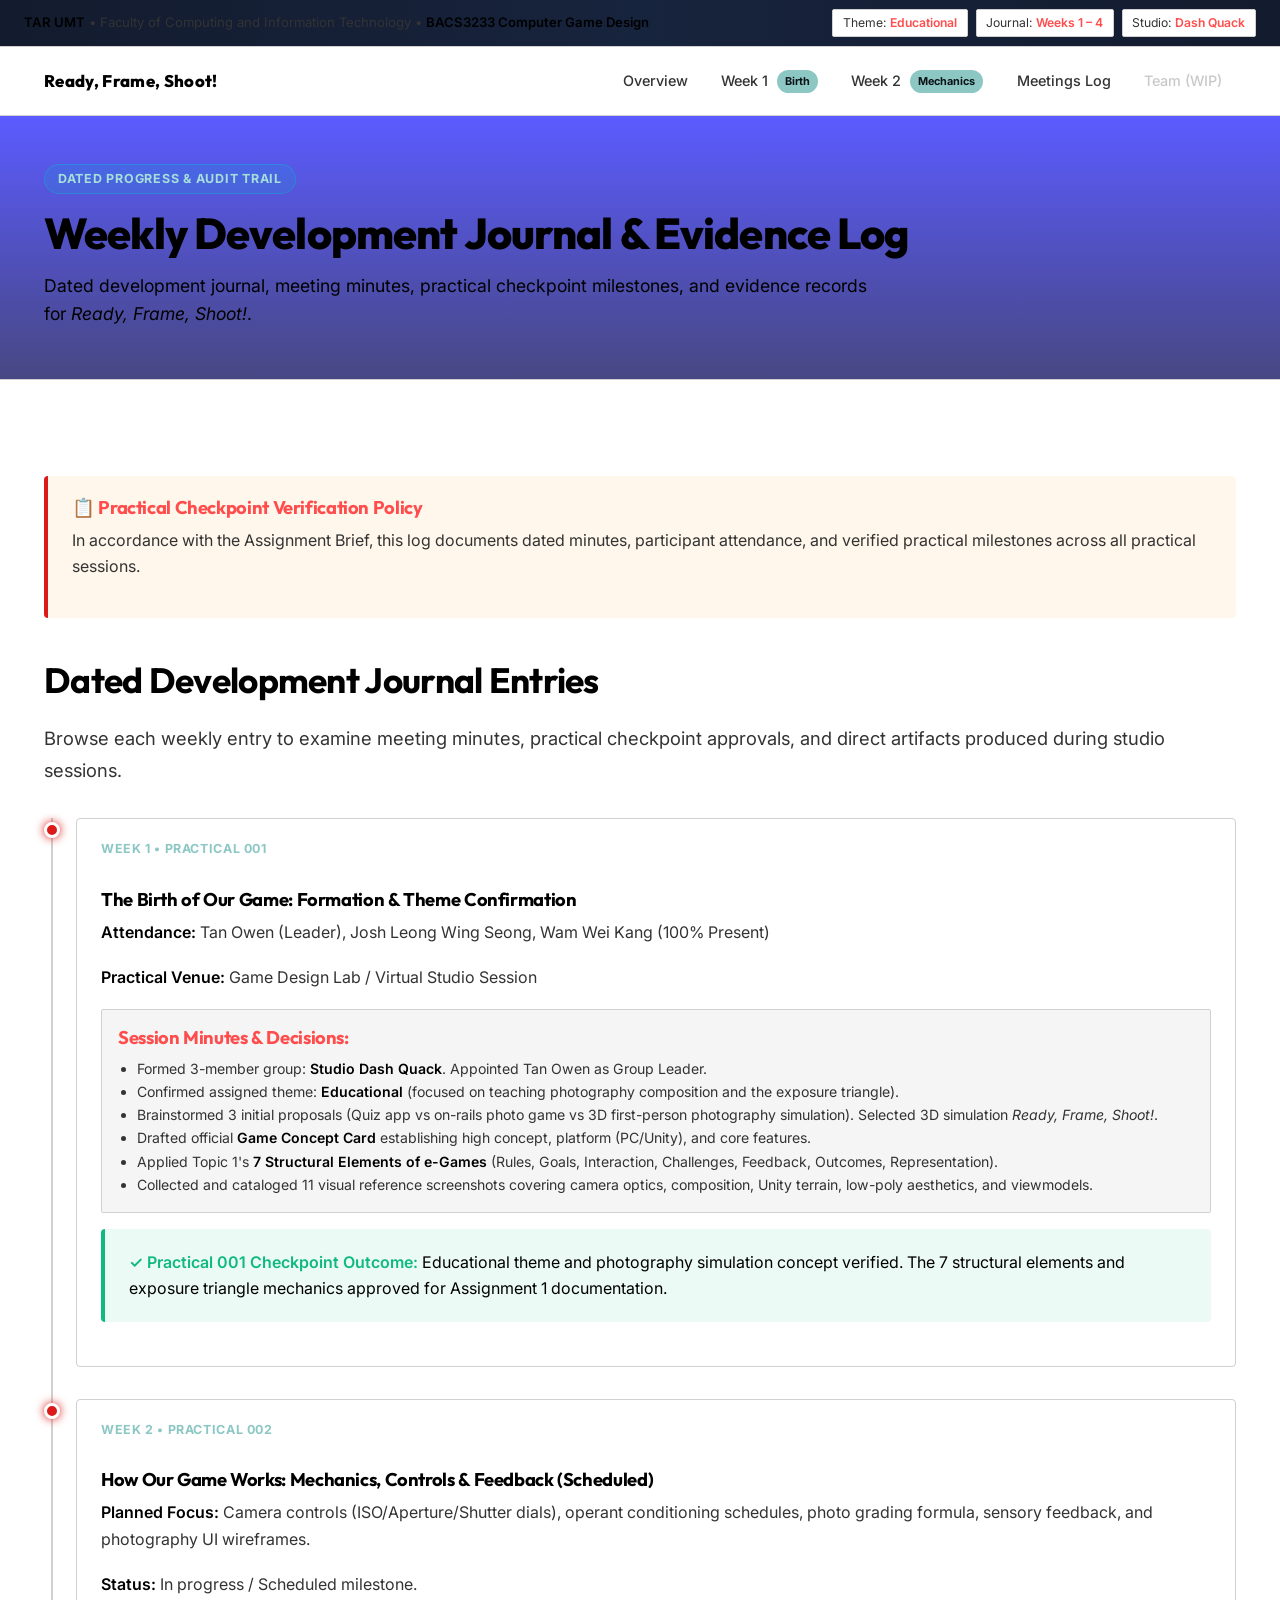
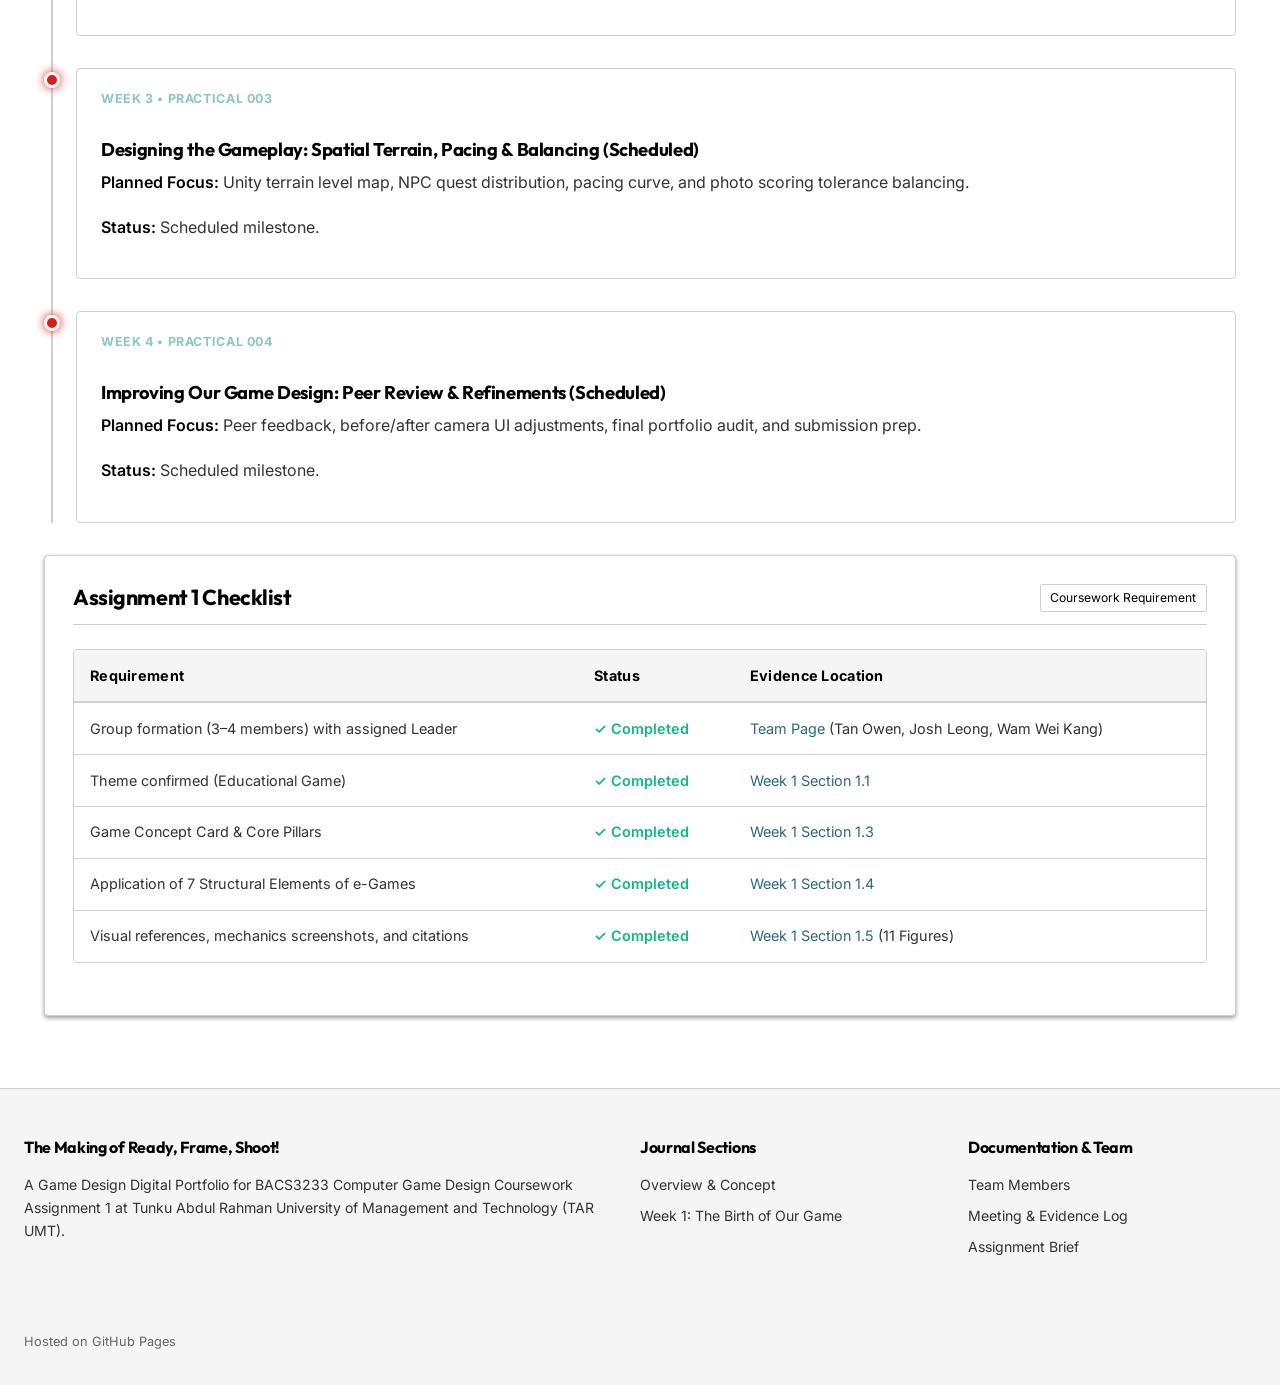
==== commit d7fb4555: "fixes" ====
--- a/evidence.html
+++ b/evidence.html
@@ -40,9 +40,17 @@
       <nav>
         <ul class="nav-menu">
           <li class="nav-item"><a href="index.html" class="nav-link">Overview</a></li>
-          <li class="nav-item"><a href="week1.html" class="nav-link">Week 1 <span class="nav-badge-pill">Birth</span></a></li>
-          <li class="nav-item"><a href="team.html" class="nav-link">Team</a></li>
-          <li class="nav-item"><a href="evidence.html" class="nav-link active">Evidence Log</a></li>
+          <li class="nav-item"><a href="week1.html" class="nav-link">Week 1 <span
+                class="nav-badge-pill">Birth</span></a></li>
+          <li class="nav-item"><a href="week2.html" class="nav-link">Week 2 <span
+                class="nav-badge-pill">Mechanics</span></a></li>
+          <li class="nav-item"><a href="meetings-log.html" class="nav-link">Meetings Log</a></li>
+          <!-- <li class="nav-item"><a href="week3.html" class="nav-link">Week 3 <span
+                class="nav-badge-pill">Gameplay</span></a></li>
+          <li class="nav-item"><a href="week4.html" class="nav-link">Week 4 <span
+                class="nav-badge-pill">Refinement</span></a></li> -->
+          <li class="nav-item"><a href="#" class="nav-link disabled" aria-disabled="true" tabindex="-1">Team (WIP)</a></li>
+          <!-- <li class="nav-item"><a href="evidence.html" class="nav-link active">Evidence Log</a></li> -->
         </ul>
       </nav>
     </div>
